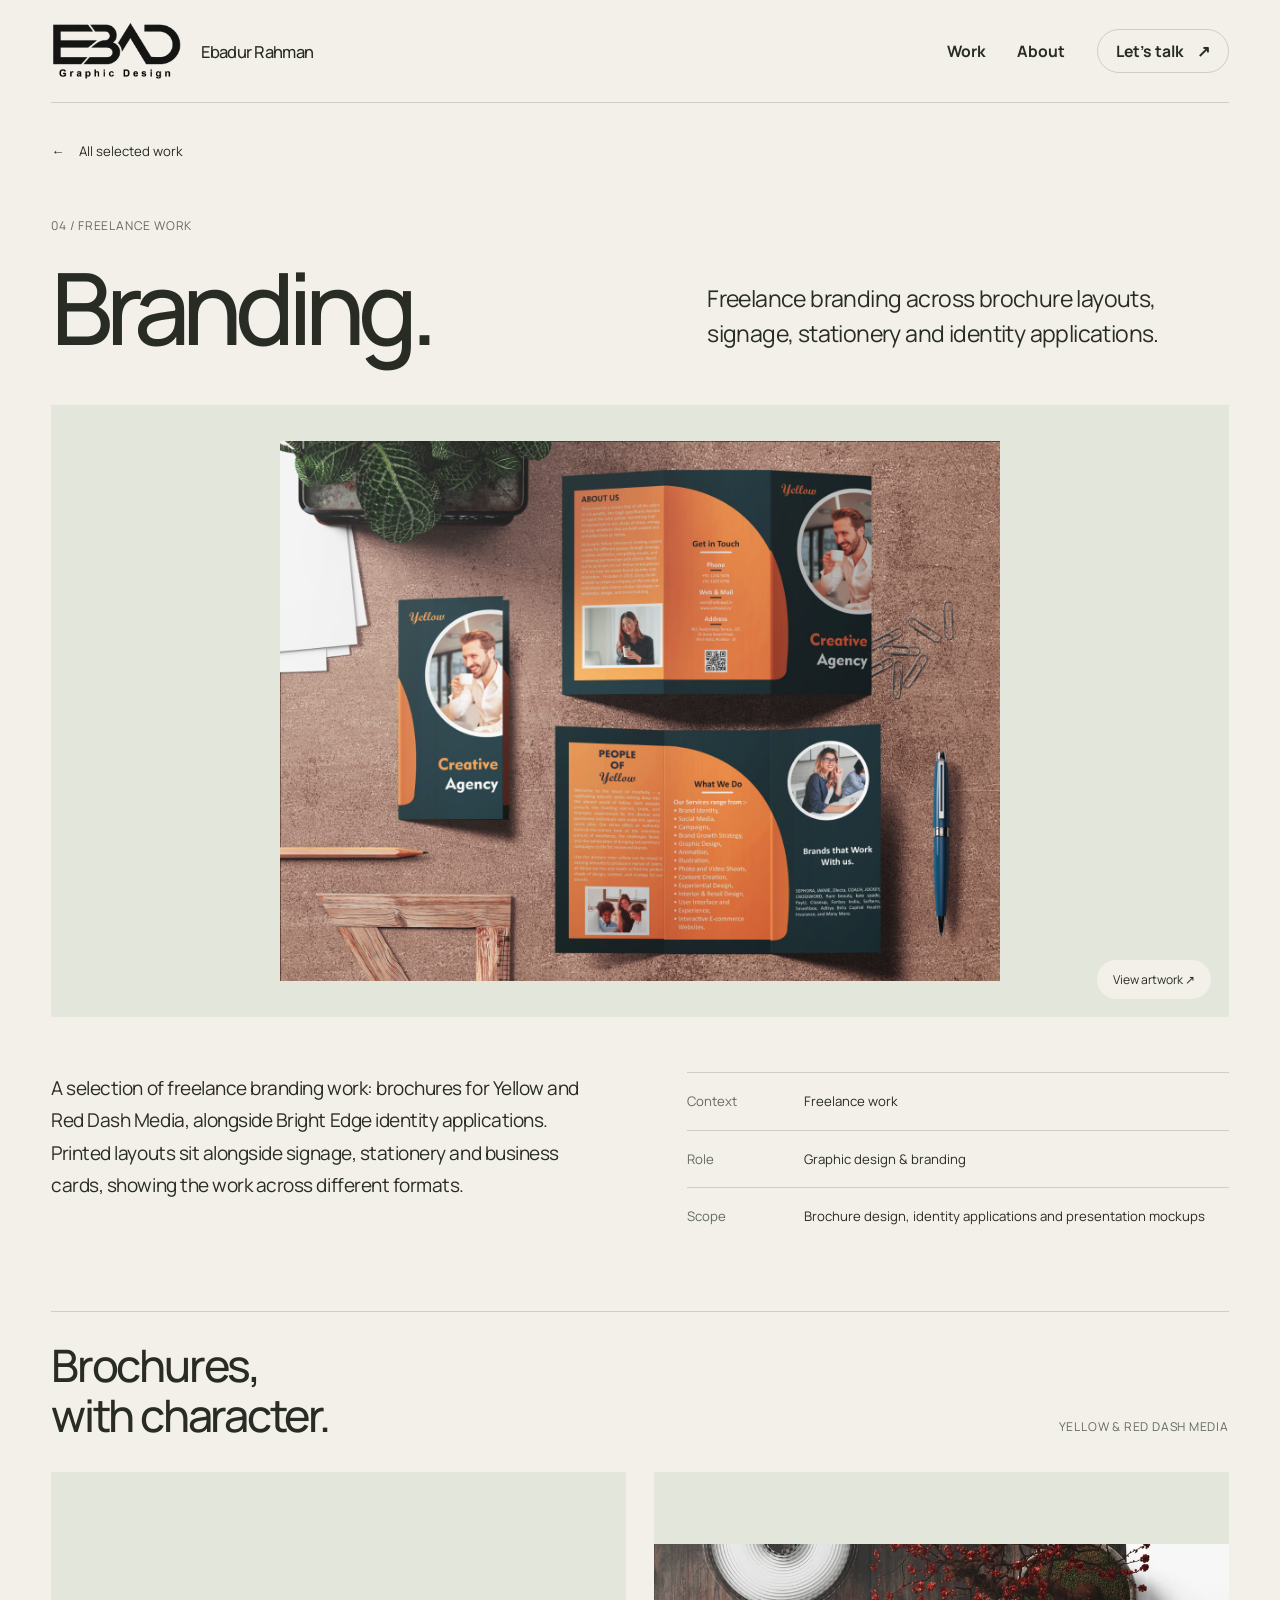
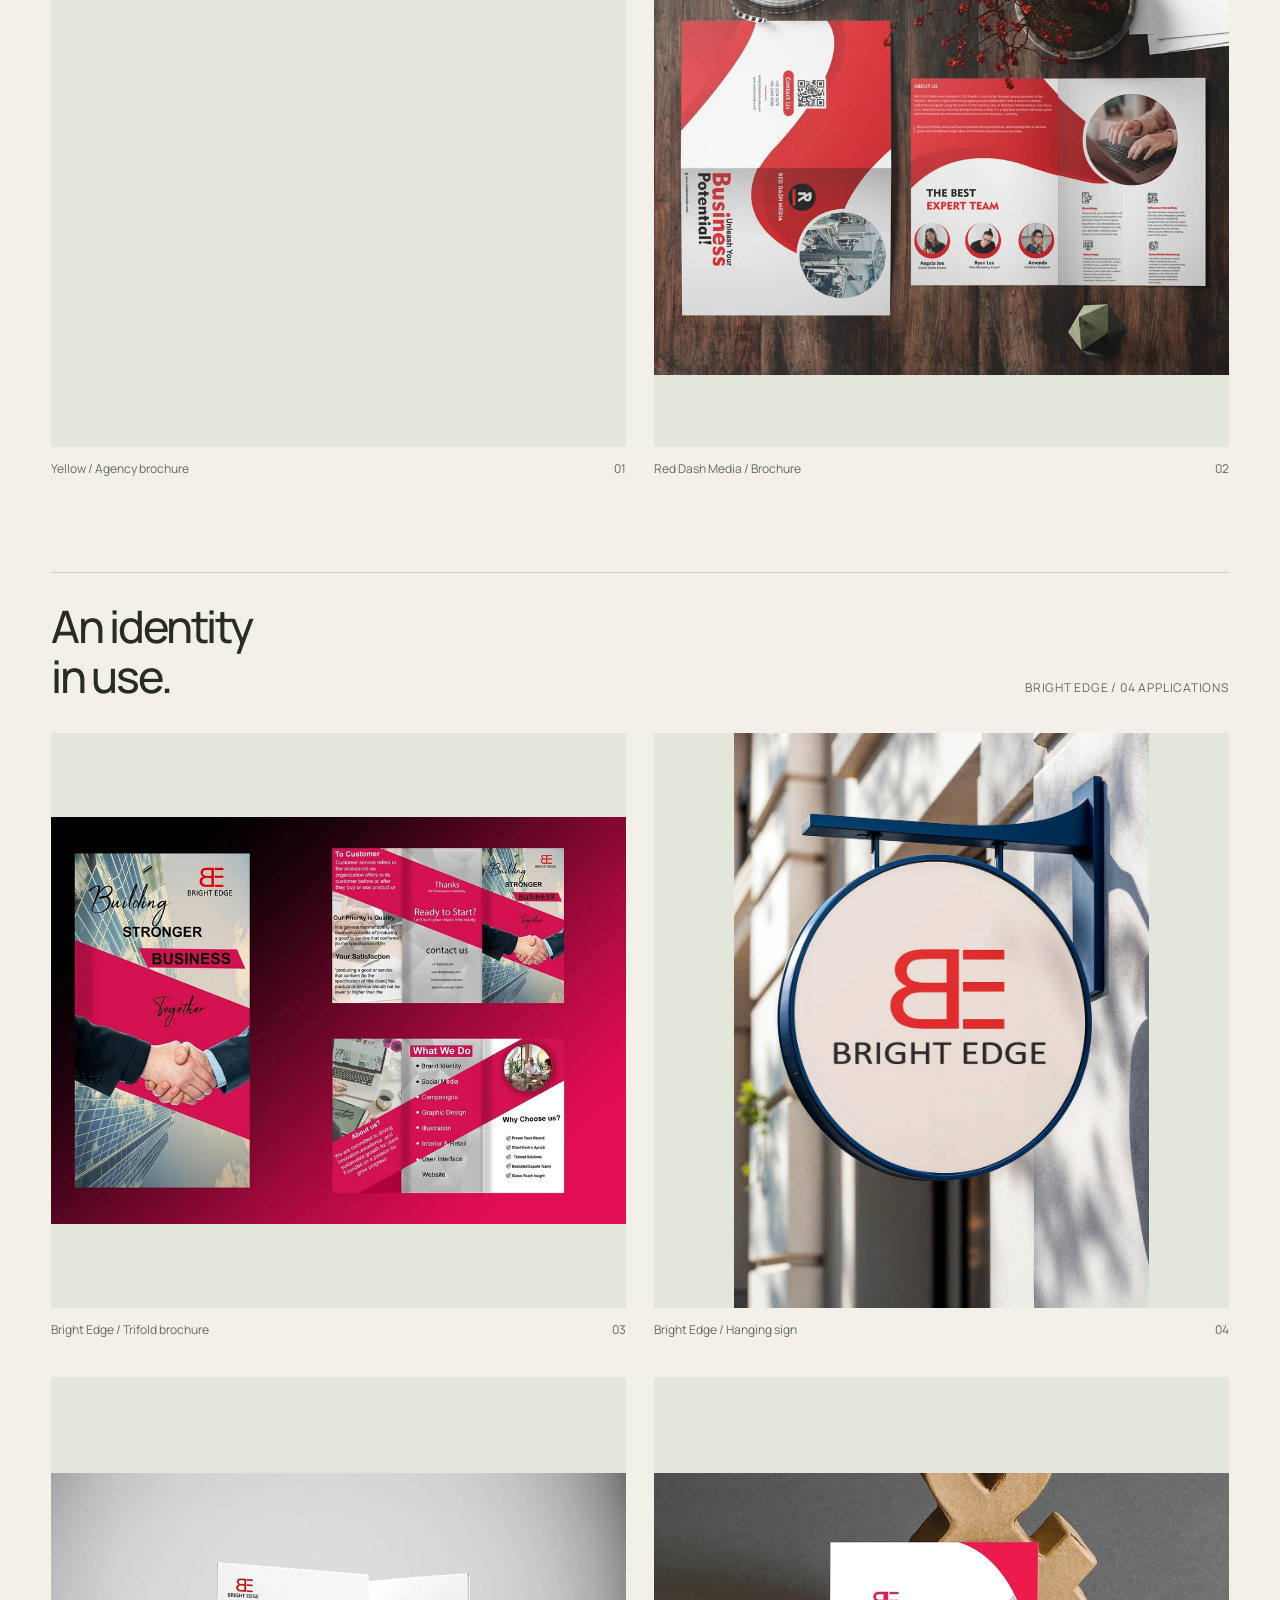
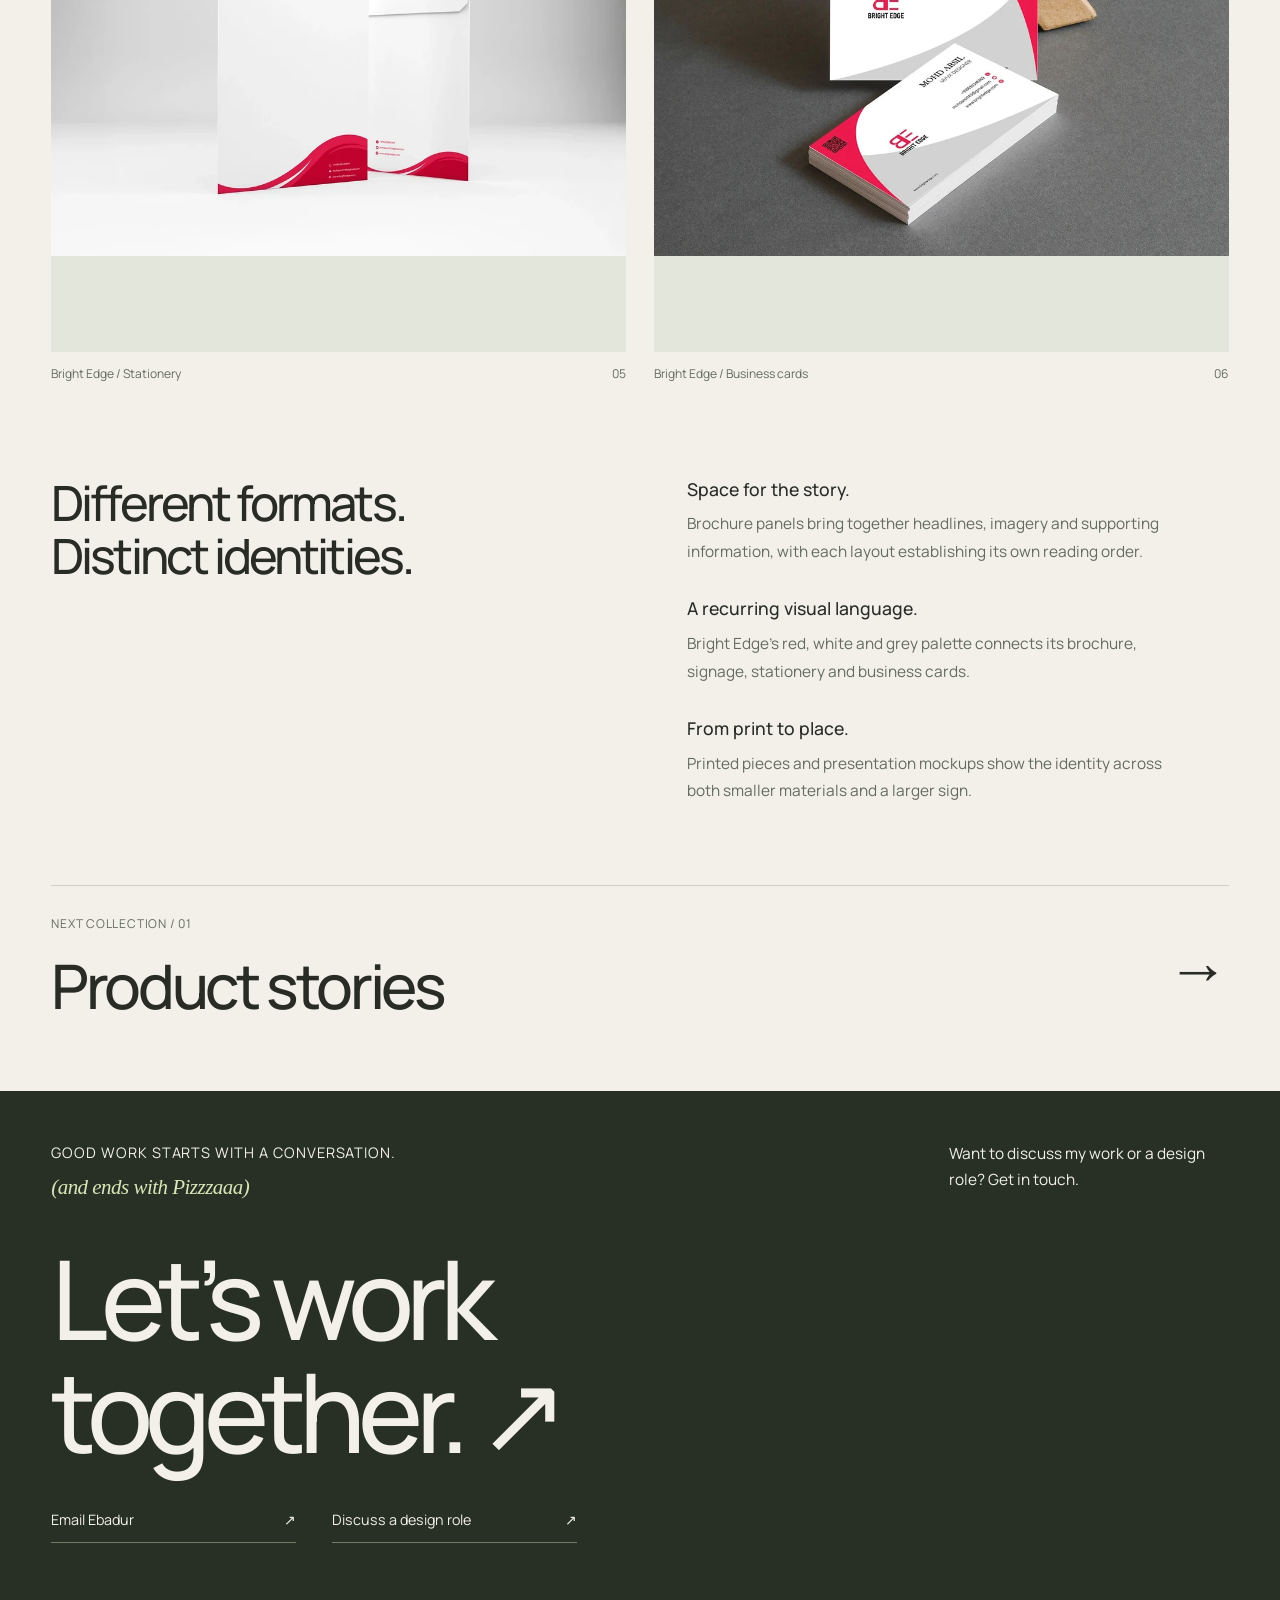
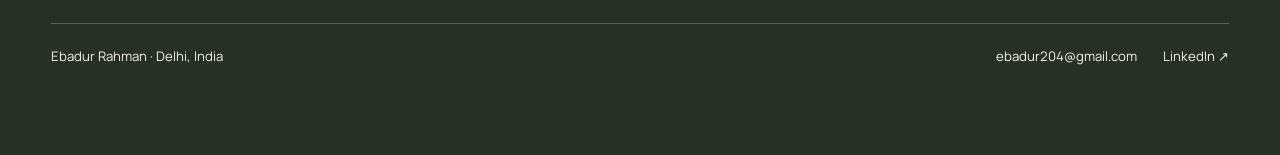
==== work/bright-edge/index.html @ c2dd3a6b "Add files via upload" ====
<!doctype html>
<html lang="en"><head><meta charset="utf-8"><meta name="viewport" content="width=device-width,initial-scale=1"><meta name="theme-color" content="#f2f0e9"><title>Branding — Ebadur Rahman</title><meta name="description" content="Freelance branding across brochure layouts, signage, stationery and identity applications."><meta property="og:type" content="website"><meta property="og:title" content="Branding — Ebadur Rahman"><meta property="og:description" content="Freelance branding across brochure layouts, signage, stationery and identity applications."><meta name="twitter:card" content="summary"><link rel="icon" href="../../favicon.svg" type="image/svg+xml"><link rel="preload" href="../../assets/manrope-latin.woff2" as="font" type="font/woff2" crossorigin><link rel="stylesheet" href="../../styles.css?v=20261007-launch"><script src="../../app.js?v=20261007-launch" defer></script><link rel="stylesheet" href="../../artwork-viewer.css?v=20261007-launch"><script src="../../artwork-viewer.js?v=20261007-launch" defer></script><script src="../../return-control.js?v=20261007-launch" defer></script></head><body data-base="../../" id="top"><a class="skip-link" href="#main">Skip to content</a><div class="read-progress" aria-hidden="true"></div>
<header class="site-header wrap"><a class="logo" href="../../" aria-label="Ebadur Rahman — home"><span class="logo-mark" data-logo-index="0"><span class="logo-frame" data-logo-active="true" aria-hidden="true"><img src="../../assets/display/logo-graphic-design-400.webp" width="400" height="185" alt="" decoding="async"></span><span class="logo-frame" data-logo-active="false" aria-hidden="true"><img src="../../assets/display/logo-motion-graphics-400.webp" width="400" height="185" alt="" decoding="async"></span><span class="logo-frame" data-logo-active="false" aria-hidden="true"><img src="../../assets/display/logo-uiux-400.webp" width="400" height="185" alt="" decoding="async"></span></span><span class="header-name">Ebadur Rahman</span></a><nav class="site-nav" aria-label="Main navigation"><a href="../../#work">Work</a><a href="../../#about">About</a><a class="pill" href="#contact">Let’s talk <span class="arrow" aria-hidden="true">↗</span></a></nav></header><main id="main"><div class="project-top wrap"><a class="back-link" href="../../#work"><span class="arrow" aria-hidden="true">←</span> All selected work</a><div class="project-heading"><div><p class="eyebrow muted">04 / Freelance work</p><h1>Branding.</h1></div><p class="project-lead">Freelance branding across brochure layouts, signage, stationery and identity applications.</p></div></div><a class="case-hero wrap brand" href="../../assets/branding-yellow-agency-trifold.jpeg" data-gallery="collection" data-caption="Yellow / Agency brochure" aria-label="View artwork: Yellow / Agency brochure"><img src="../../assets/display/branding-yellow-agency-trifold-960.webp" width="1600" height="1200" alt="Dark teal and orange Yellow trifold brochure, shown folded and open on a cork surface with circular photos" class="case-hero-image" style="view-transition-name:project-art" fetchpriority="high" decoding="async" srcset="../../assets/display/branding-yellow-agency-trifold-480.webp 480w, ../../assets/display/branding-yellow-agency-trifold-960.webp 960w, ../../assets/branding-yellow-agency-trifold.jpeg 1600w" sizes="(max-width: 720px) 90vw, 90vw"><span class="enlarge-hint" aria-hidden="true">View artwork ↗</span></a><div class="wrap"><section class="overview" aria-label="Collection overview" data-reveal><p>A selection of freelance branding work: brochures for Yellow and Red Dash Media, alongside Bright Edge identity applications. Printed layouts sit alongside signage, stationery and business cards, showing the work across different formats.</p><dl class="facts"><div><dt>Context</dt><dd>Freelance work</dd></div><div><dt>Role</dt><dd>Graphic design &amp; branding</dd></div><div><dt>Scope</dt><dd>Brochure design, identity applications and presentation mockups</dd></div></dl></section><section aria-labelledby="gallery-title"><div class="gallery-heading" data-reveal><h2 id="gallery-title">Brochures,<br>with character.</h2><p class="eyebrow muted">Yellow &amp; Red Dash Media</p></div><div class="gallery"><figure data-reveal><a class="gallery-art" href="../../assets/branding-yellow-agency-trifold.jpeg" data-gallery="collection" data-caption="Yellow / Agency brochure" aria-label="Enlarge Yellow / Agency brochure"><img src="../../assets/display/branding-yellow-agency-trifold-960.webp" width="1600" height="1200" alt="Dark teal and orange Yellow trifold brochure, shown folded and open on a cork surface with circular photos" loading="lazy" decoding="async" srcset="../../assets/display/branding-yellow-agency-trifold-480.webp 480w, ../../assets/display/branding-yellow-agency-trifold-960.webp 960w, ../../assets/branding-yellow-agency-trifold.jpeg 1600w" sizes="(max-width: 720px) 90vw, 46vw"></a><figcaption><span>Yellow / Agency brochure</span><span>01</span></figcaption></figure><figure data-reveal><a class="gallery-art" href="../../assets/branding-red-dash-media-brochure.jpeg" data-gallery="collection" data-caption="Red Dash Media / Brochure" aria-label="Enlarge Red Dash Media / Brochure"><img src="../../assets/display/branding-red-dash-media-brochure-960.webp" width="1600" height="1200" alt="Red and white Red Dash Media brochure, showing outside and inside spreads with curved shapes and circular photos on wood" loading="lazy" decoding="async" srcset="../../assets/display/branding-red-dash-media-brochure-480.webp 480w, ../../assets/display/branding-red-dash-media-brochure-960.webp 960w, ../../assets/display/branding-red-dash-media-brochure-1600.webp 1600w" sizes="(max-width: 720px) 90vw, 46vw"></a><figcaption><span>Red Dash Media / Brochure</span><span>02</span></figcaption></figure></div></section><section class="section" aria-labelledby="identity-title"><div class="gallery-heading" data-reveal><h2 id="identity-title">An identity<br>in use.</h2><p class="eyebrow muted">Bright Edge / 04 applications</p></div><div class="gallery"><figure data-reveal><a class="gallery-art" href="../../assets/brightedge-brochure.jpg" data-gallery="collection" data-caption="Bright Edge / Trifold brochure" aria-label="Enlarge Bright Edge / Trifold brochure"><img src="../../assets/display/brightedge-brochure-960.webp" width="1400" height="990" alt="Bright Edge identity across red and white brochure spreads" loading="lazy" decoding="async" srcset="../../assets/display/brightedge-brochure-480.webp 480w, ../../assets/display/brightedge-brochure-960.webp 960w, ../../assets/display/brightedge-brochure-1400.webp 1400w" sizes="(max-width: 720px) 90vw, 46vw"></a><figcaption><span>Bright Edge / Trifold brochure</span><span>03</span></figcaption></figure><figure data-reveal><a class="gallery-art" href="../../assets/brightedge-sign.jpg" data-gallery="collection" data-caption="Bright Edge / Hanging sign" aria-label="Enlarge Bright Edge / Hanging sign"><img src="../../assets/display/brightedge-sign-960.webp" width="1400" height="1938" alt="Bright Edge red and white brand identity on a circular hanging sign" loading="lazy" decoding="async" srcset="../../assets/display/brightedge-sign-480.webp 480w, ../../assets/display/brightedge-sign-960.webp 960w, ../../assets/display/brightedge-sign-1400.webp 1400w" sizes="(max-width: 720px) 90vw, 46vw"></a><figcaption><span>Bright Edge / Hanging sign</span><span>04</span></figcaption></figure><figure data-reveal><a class="gallery-art" href="../../assets/brightedge-stationery.jpg" data-gallery="collection" data-caption="Bright Edge / Stationery" aria-label="Enlarge Bright Edge / Stationery"><img src="../../assets/display/brightedge-stationery-960.webp" width="1400" height="933" alt="Bright Edge white letterhead and envelope with red curved footers, presented in a stationery mockup" loading="lazy" decoding="async" srcset="../../assets/display/brightedge-stationery-480.webp 480w, ../../assets/display/brightedge-stationery-960.webp 960w, ../../assets/display/brightedge-stationery-1400.webp 1400w" sizes="(max-width: 720px) 90vw, 46vw"></a><figcaption><span>Bright Edge / Stationery</span><span>05</span></figcaption></figure><figure data-reveal><a class="gallery-art" href="../../assets/brightedge-cards.jpg" data-gallery="collection" data-caption="Bright Edge / Business cards" aria-label="Enlarge Bright Edge / Business cards"><img src="../../assets/display/brightedge-cards-960.webp" width="1400" height="933" alt="Bright Edge red, white and grey identity presented on business cards" loading="lazy" decoding="async" srcset="../../assets/display/brightedge-cards-480.webp 480w, ../../assets/display/brightedge-cards-960.webp 960w, ../../assets/display/brightedge-cards-1400.webp 1400w" sizes="(max-width: 720px) 90vw, 46vw"></a><figcaption><span>Bright Edge / Business cards</span><span>06</span></figcaption></figure></div></section><section class="decisions" aria-labelledby="decisions-title"><h2 id="decisions-title" data-reveal>Different formats.<br>Distinct identities.</h2><div class="decision-list"><div data-reveal><h3>Space for the story.</h3><p>Brochure panels bring together headlines, imagery and supporting information, with each layout establishing its own reading order.</p></div><div data-reveal><h3>A recurring visual language.</h3><p>Bright Edge’s red, white and grey palette connects its brochure, signage, stationery and business cards.</p></div><div data-reveal><h3>From print to place.</h3><p>Printed pieces and presentation mockups show the identity across both smaller materials and a larger sign.</p></div></div></section><a class="next-collection" href="../product-stories/"><span class="eyebrow muted">Next collection / 01</span><strong>Product stories</strong><span class="arrow" aria-hidden="true">→</span></a></div></main><footer class="contact" id="contact"><div class="wrap"><div class="contact-top"><p class="eyebrow">Good work starts with a conversation.<span class="contact-aside">(and ends with Pizzzaaa)</span></p><p>Want to discuss my work or a design role? Get in touch.</p></div><h2>Let’s work<span>together. <span aria-hidden="true" style="display:inline">↗</span></span></h2><div class="contact-actions"><a class="text-link" href="mailto:ebadur204@gmail.com">Email Ebadur <span class="arrow" aria-hidden="true">↗</span></a><a class="text-link" href="mailto:ebadur204@gmail.com?subject=Let%E2%80%99s%20discuss%20a%20design%20role">Discuss a design role <span class="arrow" aria-hidden="true">↗</span></a></div><div class="footer-bottom"><span>Ebadur Rahman · Delhi, India</span><div class="footer-links"><a href="mailto:ebadur204@gmail.com">ebadur204@gmail.com</a><a href="https://www.linkedin.com/in/ebadur-rahman-415523361" target="_blank" rel="noopener noreferrer">LinkedIn ↗</a></div></div></div></footer>
<a class="floating-return" hidden href="../../" aria-label="Back to homepage" title="Back to homepage"><svg viewBox="0 0 24 24" aria-hidden="true"><path d="m3 11 9-8 9 8M5 10v11h5v-7h4v7h5V10"/></svg></a>
<dialog class="art-dialog" aria-label="Artwork viewer"><div class="dialog-top"><p data-dialog-caption aria-live="polite"></p><button type="button" class="dialog-close" data-dialog-close aria-label="Close artwork viewer">Close ×</button></div><img class="dialog-image" alt=""><div class="dialog-bottom"><span data-dialog-count aria-live="polite"></span><div class="dialog-controls"><button class="circle-button" type="button" data-dialog-prev aria-label="Previous artwork">←</button><button class="circle-button" type="button" data-dialog-next aria-label="Next artwork">→</button></div></div></dialog></body></html>
---- styles.css ----
/* Ebadur Rahman — portfolio. The artwork is the color palette. */
@font-face{font-family:Manrope;src:url('assets/manrope-latin.woff2') format('woff2');font-weight:200 800;font-style:normal;font-display:swap}
:root{color-scheme:light;--paper:#f2f0e9;--ink:#282c24;--muted:#656b60;--line:#cbd0c2;--mat:#e3e6da;--accent:#465d36;--dark:#283025;--ease:cubic-bezier(.2,.8,.2,1);--gutter:clamp(20px,4vw,72px)}
*{box-sizing:border-box}html{scroll-behavior:smooth;scroll-padding-top:30px}body{margin:0;background:var(--paper);color:var(--ink);font-family:Manrope,Arial,sans-serif;font-size:17.6px;-webkit-font-smoothing:antialiased}body:has(dialog[open]){overflow:hidden}::selection{background:#d3dcc5;color:#282c24}a{color:inherit;text-decoration:none}button{font:inherit;color:inherit;cursor:pointer}button,a{-webkit-tap-highlight-color:transparent}button{border:0;background:none}img{display:block;max-width:100%;height:auto}h1,h2,h3,p,figure{margin:0}h1,h2,h3{font-weight:500}a:focus-visible,button:focus-visible{outline:2px solid var(--accent);outline-offset:6px}button:disabled{cursor:default} [hidden]{display:none!important}.wrap{width:min(calc(100% - var(--gutter)*2),1400px);margin-inline:auto}.skip-link{position:absolute;top:-100px;left:20px;z-index:20;background:var(--ink);color:var(--paper);padding:14px 22px}.skip-link:focus{top:12px}.sr-only{position:absolute;width:1px;height:1px;padding:0;overflow:hidden;clip:rect(0,0,0,0);white-space:nowrap;border:0}.eyebrow{font-size:12.1px;line-height:1.6;letter-spacing:.065em;text-transform:uppercase}.muted{color:var(--muted)}.arrow{display:inline-block;transition:transform .3s var(--ease)}
.site-header{display:flex;align-items:center;justify-content:space-between;gap:24px;padding-block:20px;border-bottom:1px solid var(--line)}.logo{font-size:27px;font-weight:600;letter-spacing:-2px;min-height:44px;display:inline-flex;align-items:center}.site-nav{display:flex;align-items:center;gap:32px;font-size:15.73px;font-weight:700}.site-nav>a{min-height:44px;display:inline-flex;align-items:center;position:relative}.site-nav>a:not(.pill):after{content:'';position:absolute;inset:auto 0 8px;height:1px;background:currentColor;transform:scaleX(0);transform-origin:left;transition:transform .3s var(--ease)}.site-nav>a:hover:after{transform:scaleX(1)}.pill{border:1px solid var(--line);padding:10px 18px;border-radius:30px;gap:14px;transition:background .25s}.pill:hover{background:var(--mat)}.pill:hover .arrow{transform:translate(2px,-2px)}
.hero{display:grid;grid-template-columns:.9fr 1.1fr;align-items:center;gap:6%;padding-top:66px;padding-bottom:42px}.hero-name{margin-bottom:25px}.hero h1{font-size:clamp(68px,8.7vw,132px);line-height:.98;letter-spacing:-.035em;margin-left:-.025em}.text-mask{display:block;overflow:hidden;padding-bottom:.07em}.text-mask>span{display:block;animation:rise .85s var(--ease) both}.text-mask:nth-child(2)>span{animation-delay:.12s}.hero-role{font-size:15.4px;line-height:1.5;margin-top:20px}.hero-intro{font-size:clamp(20px,2vw,27px);letter-spacing:-.04em;line-height:1.4;max-width:360px;margin-top:36px}.hero-intro span{color:var(--muted)}.text-link{display:inline-flex;align-items:center;justify-content:space-between;gap:35px;border-bottom:1px solid var(--line);padding:13px 0;min-height:46px;font-size:14.3px}.text-link:hover .arrow{transform:translate(4px,-4px)}.hero .text-link{margin-top:25px}.artwork-feature{min-width:0}.artwork-stage{position:relative;aspect-ratio:1;perspective:1100px;touch-action:pan-y;user-select:none;margin:0 12px 22px;--mx:0deg;--my:0deg;--lift:0px}.artwork-deck{position:absolute;inset:8%;transform-style:preserve-3d;transform:rotateX(var(--mx)) rotateY(var(--my)) translateY(var(--lift));transition:transform .3s var(--ease)}.deck-layer{position:absolute;inset:0;display:flex;align-items:center;justify-content:center;overflow:hidden;background:var(--mat);border:1px solid rgba(101,107,96,.16);box-shadow:0 12px 30px rgba(40,44,36,.12);transform-origin:50% 80%;transition:transform .65s var(--ease),opacity .45s}.deck-layer img{width:100%;height:100%;object-fit:contain;pointer-events:none}.deck-layer[data-depth='2']{transform:translate(9%,-5%) rotate(9deg) scale(.94);opacity:.8}.deck-layer[data-depth='1']{transform:translate(-6%,-2%) rotate(-7deg) scale(.98);opacity:.94}.deck-layer[data-depth='0']{transform:rotate(-2deg);opacity:1}.deck-layer[data-kind='packaging']{background:#20271e;padding:16px}.artwork-stage:hover{--lift:-5px}.artwork-stage:hover .deck-layer[data-depth='2']{transform:translate(12%,-7%) rotate(12deg) scale(.94)}.artwork-stage:hover .deck-layer[data-depth='1']{transform:translate(-9%,-3%) rotate(-10deg) scale(.98)}.view-orb{position:absolute;right:0;bottom:0;width:88px;height:88px;border-radius:50%;background:var(--ink);color:var(--paper);display:flex;align-items:center;justify-content:center;gap:8px;font-size:14.3px;z-index:4;transition:transform .3s var(--ease),background .25s;box-shadow:0 6px 20px rgba(40,44,36,.12)}.view-orb:hover{background:var(--accent)}.artwork-caption{display:flex;justify-content:space-between;gap:16px;margin-inline:14px}.artwork-caption h2{font-size:24px;line-height:1.2;letter-spacing:-.04em}.artwork-caption p{font-size:12.1px;line-height:1.5;color:var(--muted);margin-top:7px}.counter{font-size:13.2px;font-variant-numeric:tabular-nums;white-space:nowrap;padding-top:5px}.deck-controls{display:flex;justify-content:space-between;align-items:center;gap:22px;border-bottom:1px solid var(--line);padding:18px 0 26px}.deck-tabs,.deck-arrows{display:flex;gap:8px}.deck-tabs button,.deck-arrows button,.circle-button{height:44px;width:44px;border:1px solid var(--line);border-radius:50%;display:inline-flex;align-items:center;justify-content:center;transition:background .25s,color .25s,transform .3s;font-size:13.2px}.deck-tabs button[aria-pressed=true]{background:var(--ink);color:var(--paper);transform:translateY(-3px)}.deck-tabs button:hover{transform:translateY(-3px)}.deck-arrows button{font-size:23px}.deck-arrows button:hover,.circle-button:hover{background:var(--mat)}.deck-controls .eyebrow{margin-left:auto;margin-right:20px}.deck-instructions{font-size:12.1px;color:var(--muted)}.js-only{display:none}.has-js .js-only{display:flex}
.section{padding-top:94px;padding-bottom:12px}.section-heading{display:grid;grid-template-columns:1fr 1fr;gap:30px;align-items:start;margin-bottom:45px}.section-heading h2{font-size:clamp(44px,4.5vw,65px);line-height:1.06;letter-spacing:-.065em}.section-heading h2 sup{font-size:13.2px;letter-spacing:0;vertical-align:top;line-height:2.2;margin-left:8px}.section-heading p{font-size:15.4px;line-height:1.75;max-width:330px;justify-self:end}.work-grid{display:grid;grid-template-columns:1.1fr 1fr;gap:58px 48px}.work-card{min-width:0;display:block}.work-card:nth-child(even){margin-top:86px}.work-art{display:block;position:relative;aspect-ratio:1;overflow:hidden;background:var(--mat)}.work-art img{width:100%;height:100%;object-fit:contain;transition:transform .75s var(--ease),opacity .5s var(--ease)}.work-art .work-alternate{position:absolute;inset:0;opacity:0;transform:scale(1.035);pointer-events:none}.work-art.packaging{padding:22px;background:#20271e}.work-art.packaging .work-alternate{padding:22px}.work-card:hover .work-art>.work-cover{transform:scale(1.03)}.work-card:hover .work-alternate,.work-card:focus-visible .work-alternate{opacity:1;transform:scale(1)}.work-open{position:absolute;right:18px;bottom:18px;background:var(--paper);border-radius:30px;padding:12px 16px;font-size:13.2px;opacity:0;transform:translateY(7px);transition:transform .3s,opacity .3s;display:flex;gap:18px;align-items:center}.work-card:hover .work-open,.work-card:focus-visible .work-open{opacity:1;transform:none}.work-info{display:grid;grid-template-columns:1fr auto;gap:8px 12px;padding-top:18px}.work-info h3{font-size:clamp(23px,2.3vw,34px);letter-spacing:-.045em;line-height:1.2}.work-info p{font-size:12.1px;color:var(--muted);line-height:1.5;grid-column:1}.work-info>.arrow{grid-column:2;grid-row:1/3;font-size:29px}.work-card:hover .work-info>.arrow{transform:translate(4px,-4px)}
.playground{padding-bottom:94px}.playground .section-heading{border-top:1px solid var(--line);padding-top:28px}.play-grid{display:grid;grid-template-columns:repeat(3,1fr);gap:28px;align-items:start}.play-grid figure:nth-child(2){padding-top:48px}.play-art{display:block;aspect-ratio:4/5;background:var(--mat);padding:12px;overflow:hidden}.play-art img{width:100%;height:100%;object-fit:contain;transition:transform .5s var(--ease)}.play-art:hover img{transform:scale(1.025)}figcaption{display:flex;justify-content:space-between;gap:16px;padding-top:12px;font-size:12.1px;line-height:1.6;color:var(--muted)}.about{border-top:1px solid var(--line);padding-top:28px;padding-bottom:100px;display:grid;grid-template-columns:1fr 1.15fr;gap:8%}.about h2{font-size:clamp(43px,4.8vw,67px);line-height:1.07;letter-spacing:-.064em;margin-top:38px}.about-intro{font-size:clamp(23px,2.6vw,36px);letter-spacing:-.035em;line-height:1.45;max-width:650px}.about-description{font-size:16.5px;line-height:1.85;margin-block:26px 34px;max-width:570px;color:var(--muted)}.facts{margin:0;font-size:13.2px;line-height:1.7}.facts>div{display:grid;grid-template-columns:95px 1fr;gap:22px;border-top:1px solid var(--line);padding:17px 0}.facts dt{color:var(--muted)}.facts dd{margin:0}.about .text-link{margin-top:12px}.contact{background:var(--dark);color:var(--paper);padding-top:50px;padding-bottom:25px}.contact-top{display:flex;justify-content:space-between;gap:30px;align-items:start}.contact-top>p:last-child{font-size:15.4px;line-height:1.7;max-width:280px}.contact h2{font-size:clamp(58px,8.6vw,132px);line-height:1.02;letter-spacing:-.068em;margin-top:40px}.contact h2 span{display:block}.contact-actions{display:flex;gap:36px;flex-wrap:wrap;margin-top:30px}.contact .text-link{border-color:#737c69;min-width:245px}.contact a:focus-visible{outline-color:var(--paper)}.footer-bottom{border-top:1px solid #59614f;margin-top:80px;padding-top:22px;display:flex;justify-content:space-between;gap:25px;align-items:center;font-size:13.2px;line-height:1.6}.footer-links{display:flex;gap:26px;flex-wrap:wrap}.footer-links a:hover{text-decoration:underline}.back-top{padding-block:12px}.back-top:hover .arrow{transform:translateY(-4px)}
.project-top{padding-top:26px}.back-link{font-size:13.2px;min-height:44px;display:inline-flex;align-items:center;gap:15px}.back-link:hover .arrow{transform:translateX(-4px)}.project-heading{display:grid;grid-template-columns:1.1fr 1fr;gap:7%;padding:43px 0 48px;align-items:end}.project-heading h1{font-size:clamp(65px,7.8vw,116px);line-height:.98;letter-spacing:-.073em;margin-top:24px;overflow-wrap:normal}.project-lead{font-size:clamp(17px,1.8vw,24px);line-height:1.55;letter-spacing:-.026em;max-width:460px;padding-bottom:5px}.case-hero{display:flex;align-items:center;justify-content:center;padding:36px;background:var(--mat);position:relative;overflow:hidden}.case-hero img{width:100%;max-width:720px;max-height:760px;object-fit:contain}.case-hero.packaging{background:#20271e;padding:54px 28px}.case-hero.packaging img{max-width:1100px;max-height:580px}.case-hero .enlarge-hint{position:absolute;right:18px;bottom:18px;background:var(--paper);color:var(--ink);border-radius:30px;padding:11px 16px;font-size:12.1px}.overview{display:grid;grid-template-columns:1fr 1fr;gap:8%;padding:55px 0 66px}.overview>p{font-size:19px;line-height:1.7;letter-spacing:-.025em;max-width:570px}.gallery-heading{border-top:1px solid var(--line);padding-top:28px;display:flex;justify-content:space-between;gap:30px;align-items:end;margin-bottom:32px}.gallery-heading h2{font-size:clamp(32px,3.5vw,49px);line-height:1.12;letter-spacing:-.05em}.gallery-heading .eyebrow{padding-bottom:4px}.gallery{display:grid;grid-template-columns:1fr 1fr;gap:38px 28px}.gallery figure{min-width:0}.gallery-art{display:block;background:var(--mat);aspect-ratio:1;position:relative;overflow:hidden}.gallery-art img{width:100%;height:100%;object-fit:contain;transition:transform .45s var(--ease)}.gallery-art:hover img{transform:scale(1.02)}.gallery-art:after{content:'↗';position:absolute;right:15px;bottom:15px;width:36px;height:36px;display:grid;place-items:center;background:var(--paper);border-radius:50%;opacity:0;transition:opacity .25s}.gallery-art:hover:after,.gallery-art:focus-visible:after{opacity:1}.gallery .wide{grid-column:1/-1}.gallery .wide .gallery-art{aspect-ratio:auto;padding:35px}.gallery .wide img{max-width:680px;max-height:750px;margin:auto}.gallery.packaging-gallery{grid-template-columns:1fr}.packaging-gallery .gallery-art{aspect-ratio:auto;padding:40px;background:#20271e}.packaging-gallery img{max-height:600px;object-fit:contain}.decisions{display:grid;grid-template-columns:1fr 1fr;gap:8%;padding:80px 0}.decisions h2{font-size:clamp(35px,3.8vw,53px);line-height:1.1;letter-spacing:-.06em}.decision-list{display:grid;gap:30px}.decision-list h3{font-size:17.6px;line-height:1.5;margin-bottom:8px}.decision-list p{font-size:15.4px;line-height:1.8;color:var(--muted);max-width:500px}.next-collection{display:grid;grid-template-columns:1fr auto;gap:18px;border-top:1px solid var(--line);padding:28px 0 70px}.next-collection strong{font-weight:500;font-size:clamp(34px,4.8vw,67px);letter-spacing:-.055em;line-height:1.13;grid-column:1}.next-collection>.arrow{font-size:62px;grid-row:1/3;grid-column:2;align-self:center}.next-collection:hover>.arrow{transform:translateX(8px)}.motion-section{border-top:1px solid var(--line);padding-top:30px;margin-top:65px}.motion-layout{display:grid;grid-template-columns:1fr 1fr;gap:40px;align-items:center}.motion-copy h2{font-size:clamp(35px,4vw,55px);line-height:1.1;letter-spacing:-.055em;margin:20px 0}.motion-copy p:not(.eyebrow){font-size:16.5px;line-height:1.8;max-width:420px;color:var(--muted)}.motion-video{background:#20271e;padding:20px;text-align:center}.motion-video video{display:block;width:100%;max-height:640px;object-fit:contain}.motion-video figcaption{color:var(--muted);text-align:left}.video-transcript{font-size:13.2px;line-height:1.7;margin-top:18px}.video-transcript summary{cursor:pointer;padding-block:8px}.video-transcript p{padding-top:8px}
.art-dialog{border:0;padding:22px;background:var(--paper);color:var(--ink);width:min(1100px,calc(100% - 32px));max-width:none;max-height:calc(100dvh - 32px);overflow:auto}.art-dialog::backdrop{background:rgba(16,21,14,.84);backdrop-filter:blur(8px)}.dialog-top{display:flex;align-items:center;justify-content:space-between;gap:20px;font-size:13.2px}.dialog-top p{max-width:80%;line-height:1.5}.dialog-close{min-width:44px;min-height:44px;padding:8px 0}.dialog-image{display:block;width:100%;height:min(68dvh,760px);object-fit:contain;margin-top:12px;background:var(--mat)}.dialog-bottom{display:flex;align-items:center;justify-content:space-between;gap:20px;margin-top:15px}.dialog-bottom span{font-size:13.2px}.dialog-controls{display:flex;gap:8px}.art-dialog[open]{animation:dialog-in .3s var(--ease)}
.reveal.is-pending{opacity:0;transform:translateY(28px)}.reveal{transition:opacity .7s var(--ease),transform .7s var(--ease)}.read-progress{position:fixed;top:0;left:0;right:0;height:3px;background:var(--accent);transform:scaleX(0);transform-origin:left;z-index:20;pointer-events:none}.deck-echo{animation:caption-in .45s var(--ease) both}@keyframes rise{from{transform:translateY(105%)}to{transform:none}}@keyframes caption-in{from{opacity:0;transform:translateY(10px)}to{opacity:1;transform:none}}@keyframes dialog-in{from{opacity:0;transform:translateY(10px) scale(.985)}to{opacity:1;transform:none}}
@view-transition{navigation:auto}::view-transition-group(*){animation-duration:.55s;animation-timing-function:cubic-bezier(.2,.8,.2,1)}::view-transition-old(root){animation-duration:.22s}::view-transition-new(root){animation-duration:.4s}::view-transition-old(project-art),::view-transition-new(project-art){mix-blend-mode:normal;height:100%;object-fit:contain}
.motion-home-art{display:block;position:relative;aspect-ratio:4/3;overflow:hidden;background:var(--mat);padding:20px}.motion-home-art img{width:100%;height:100%;object-fit:contain;transition:transform .6s var(--ease)}.motion-home-art:hover img{transform:scale(1.025)}.motion-play{position:absolute;bottom:18px;right:18px;border-radius:30px;background:var(--ink);color:var(--paper);padding:13px 18px;display:flex;gap:25px;font-size:13.2px}.motion-copy .text-link{margin-top:22px}.motion-copy .motion-note{margin-top:20px;font-size:13.2px}.motion-video figcaption{color:#cbd0c2}.motion-secondary{border-top:1px solid var(--line);margin-top:55px;padding-top:45px}
@media(min-width:1700px){.hero{padding-top:88px;padding-bottom:64px}.artwork-stage{max-width:670px;margin-inline:auto}}@media(max-width:1000px){.hero{gap:4%;padding-top:47px}.hero h1{font-size:clamp(65px,9vw,100px)}.hero-intro{font-size:23px}.work-grid{gap:43px 30px}.work-card:nth-child(even){margin-top:60px}.artwork-caption h2{font-size:21px}.section{padding-top:74px}.deck-controls .eyebrow{display:none}.about{gap:6%}.contact h2{font-size:10vw}.footer-bottom{flex-wrap:wrap}.project-heading h1{font-size:8.5vw}}
@media(max-width:720px){:root{--gutter:23px}.site-header{padding-block:14px}.site-nav{gap:21px;font-size:14.52px}.pill{padding:8px 14px}.hero{grid-template-columns:1fr;gap:30px;padding-top:36px;padding-bottom:12px}.hero-name{margin-bottom:23px}.hero h1{font-size:clamp(65px,14vw,103px);max-width:560px}.hero-role{margin-top:17px;font-size:14.3px}.hero-intro{font-size:23px;max-width:340px;margin-top:22px}.hero .text-link{margin-top:15px}.artwork-feature{width:min(100%,480px);margin-inline:auto}.artwork-stage{margin-bottom:17px}.artwork-caption{margin-inline:10px}.artwork-caption h2{font-size:23px}.view-orb{width:76px;height:76px}.deck-controls{margin-top:10px;padding-top:22px}.deck-instructions{display:none}.section{padding-top:62px}.section-heading{grid-template-columns:1fr;gap:20px;margin-bottom:30px}.section-heading p{justify-self:start;font-size:14.3px;max-width:360px}.section-heading h2{font-size:48px}.work-grid{grid-template-columns:1fr;gap:38px}.work-card:nth-child(even){margin-top:0}.work-info h3{font-size:29px}.work-art.packaging{aspect-ratio:1.1}.work-open{display:none}.playground{padding-bottom:65px}.play-grid{grid-template-columns:1fr 1fr;gap:19px}.play-grid figure:nth-child(2){padding-top:32px}.play-grid figure:nth-child(3){grid-column:1/-1;width:65%;margin:auto}.play-art{padding:8px}.about{grid-template-columns:1fr;gap:30px;padding-bottom:64px}.about h2{font-size:48px;margin-top:22px}.about-intro{font-size:26px}.about-description{font-size:15.4px;margin-block:22px 28px}.contact{padding-top:35px}.contact-top{flex-direction:column;gap:17px}.contact-top>p:last-child{font-size:14.3px}.contact h2{font-size:clamp(53px,12vw,85px);margin-top:30px}.contact-actions{gap:10px;display:grid;grid-template-columns:1fr}.contact .text-link{width:100%;min-width:0}.footer-bottom{margin-top:52px;flex-direction:column;align-items:start;gap:12px}.footer-links{gap:18px}.project-top{padding-top:18px}.project-heading{grid-template-columns:1fr;gap:25px;padding:27px 0 32px}.project-heading h1{font-size:clamp(62px,12.5vw,93px);margin-top:20px}.project-lead{font-size:18px;max-width:550px}.case-hero{padding:16px}.case-hero.packaging{padding:30px 16px}.case-hero .enlarge-hint{right:10px;bottom:10px;padding:9px 12px}.overview{grid-template-columns:1fr;gap:30px;padding:35px 0 44px}.overview>p{font-size:17px}.gallery-heading{align-items:start;gap:20px}.gallery-heading h2{font-size:35px}.gallery-heading .eyebrow{max-width:110px;font-size:11px;text-align:right}.gallery{grid-template-columns:1fr;gap:28px}.gallery .wide{grid-column:auto}.gallery .wide .gallery-art{padding:0}.packaging-gallery .gallery-art{padding:16px}.decisions{grid-template-columns:1fr;gap:30px;padding:55px 0}.decisions h2{font-size:39px}.decision-list{gap:23px}.next-collection{padding-bottom:45px;gap:14px}.next-collection strong{font-size:40px}.next-collection>.arrow{font-size:44px}.motion-layout{grid-template-columns:1fr;gap:25px}.motion-section{margin-top:45px}.art-dialog{padding:14px;width:calc(100% - 20px);max-height:calc(100dvh - 20px)}.dialog-image{height:65dvh}}
@media(max-width:380px){:root{--gutter:16px}.site-nav{gap:12px}.site-nav .pill{padding:8px 11px;gap:8px}.hero h1{font-size:clamp(54px,16vw,66px)}.hero-intro{font-size:21px}.hero-name{font-size:11px}.deck-tabs,.deck-arrows{gap:4px}.deck-controls{gap:8px}.artwork-caption{margin:0}.artwork-caption h2{font-size:21px}.counter{font-size:12.1px}.view-orb{width:64px;height:64px}.section-heading h2,.about h2{font-size:41px}.work-info h3{font-size:26px}.play-grid{grid-template-columns:1fr}.play-grid figure:nth-child(2){padding:0}.play-grid figure:nth-child(3){width:100%;grid-column:auto}.play-art{aspect-ratio:1}.contact h2{font-size:50px}.facts>div{grid-template-columns:72px 1fr;gap:15px}.project-heading h1{font-size:59px}.gallery-heading h2{font-size:30px}.next-collection strong{font-size:34px}.next-collection>.arrow{font-size:34px}}
@media(hover:none){.work-alternate{display:none}.artwork-stage:hover{--lift:0px}.gallery-art:after{opacity:1}}
@media(prefers-reduced-motion:reduce){html{scroll-behavior:auto}*,*:before,*:after{animation:none!important;transition:none!important}.reveal.is-pending{opacity:1;transform:none}.artwork-deck{transform:none}.deck-layer[data-depth='1'],.deck-layer[data-depth='2']{opacity:0}.deck-layer[data-depth='0'],.artwork-stage:hover .deck-layer{transform:none}.work-card:hover .work-art>.work-cover,.play-art:hover img,.gallery-art:hover img,.deck-tabs button[aria-pressed=true],.deck-tabs button:hover{transform:none}.work-alternate{display:none}@view-transition{navigation:none}::view-transition-group(*),::view-transition-old(*),::view-transition-new(*){animation:none!important}}

/* A soft pointer-led wash keeps the artwork at the centre of the interaction. */
.glow-surface{position:relative;isolation:isolate;--glow-x:50%;--glow-y:50%}
.surface-glow{position:absolute;inset:0;z-index:2;pointer-events:none;border-radius:inherit;opacity:0;transition:opacity .45s var(--ease);background:radial-gradient(ellipse 190px 150px at var(--glow-x) var(--glow-y),rgb(168 228 169 / .34),transparent 75%),radial-gradient(ellipse 220px 180px at calc(var(--glow-x) - 85px) calc(var(--glow-y) + 40px),rgb(174 154 244 / .30),transparent 78%),radial-gradient(ellipse 160px 130px at calc(var(--glow-x) + 80px) calc(var(--glow-y) - 35px),rgb(255 216 158 / .22),transparent 78%);mix-blend-mode:screen}
.glow-active>.surface-glow{opacity:1}
.artwork-stage>.surface-glow{inset:0;z-index:-1;filter:blur(30px);transform:scale(1.12);mix-blend-mode:multiply;opacity:0;background:radial-gradient(ellipse 220px 220px at var(--glow-x) var(--glow-y),rgb(190 211 133 / .70),transparent 80%),radial-gradient(ellipse 280px 220px at calc(var(--glow-x) - 110px) calc(var(--glow-y) + 40px),rgb(193 164 232 / .64),transparent 85%)}
.artwork-stage.glow-active>.surface-glow{opacity:1}
.contact.glow-surface{overflow:hidden}
.contact>.wrap{position:relative;z-index:1}
.contact>.surface-glow{z-index:0;background:radial-gradient(ellipse 380px 280px at var(--glow-x) var(--glow-y),rgb(155 183 103 / .20),transparent 80%),radial-gradient(ellipse 290px 240px at calc(var(--glow-x) - 160px) calc(var(--glow-y) + 70px),rgb(187 152 239 / .17),transparent 85%);mix-blend-mode:normal}
.contact-aside{display:block;margin-top:9px;font-family:Georgia,'Times New Roman',serif;font-size:21px;font-style:italic;line-height:1.4;letter-spacing:-.025em;text-transform:none;color:#d8e6b8}
@media(hover:none),(pointer:coarse),(prefers-reduced-motion:reduce){.surface-glow{display:none}}

/* The supplied PNGs share a large transparent canvas; frame the visible mark. */
.site-header .logo{gap:18px;min-height:62px;font-size:16.5px;font-weight:500;letter-spacing:0;flex-shrink:0}
.logo-mark{position:relative;display:block;width:132px;aspect-ratio:667 / 308;overflow:hidden;flex:none}
.logo-frame{position:absolute;inset:0;opacity:0;transition:opacity .38s ease;pointer-events:none}
.logo-frame[data-logo-active="true"]{opacity:1}
.logo-frame img{position:absolute;width:188.006%;max-width:none;height:auto;left:-54.873%;top:-161.364%}
.header-name{white-space:nowrap;letter-spacing:-.035em}
@media(max-width:720px){.site-header .logo{min-height:48px;gap:0}.logo-mark{width:104px}.header-name{display:none}.site-header{gap:16px}}
@media(max-width:380px){.logo-mark{width:92px}.site-header{gap:12px}}
@media(prefers-reduced-motion:reduce){.logo-frame{transition:none}}
.site-nav>a{white-space:nowrap}
@media(max-width:340px){.logo-mark{width:82px}.site-header{gap:10px}.site-nav{gap:10px}}

/* A softer silhouette for the hero stack and a small personal portrait. */
.deck-layer{border-radius:18%;corner-shape:squircle}
.about-portrait{width:292.8px;max-width:100%;margin-top:32px;padding:10px;background:#e9e7de;border:1px solid var(--line);border-radius:30px;box-shadow:0 12px 32px rgb(40 44 36 / .07)}
.about-portrait img{width:100%;height:auto;border-radius:21px}
.floating-return{position:fixed;right:max(22px,env(safe-area-inset-right));bottom:max(22px,env(safe-area-inset-bottom));z-index:25;display:grid;place-items:center;width:52px;height:52px;border:1px solid var(--line);border-radius:50%;background:var(--paper);color:var(--ink);box-shadow:0 5px 22px rgb(25 32 22 / .18);transition:transform .25s var(--ease),background .25s}
.floating-return:hover{background:#e2e8d8;transform:translateY(-3px)}
.floating-return svg{width:21px;height:21px;fill:none;stroke:currentColor;stroke-width:1.8;stroke-linecap:round;stroke-linejoin:round}
.contact{padding-bottom:88px}
@media(max-width:720px){.about-portrait{width:264px;margin-top:26px}.floating-return{right:max(16px,env(safe-area-inset-right));bottom:max(16px,env(safe-area-inset-bottom));width:48px;height:48px}}
@media(prefers-reduced-motion:reduce){.floating-return:hover{transform:none}}

/* Updated headline palette and centered About signature. */
.hero-ideas{color:#89ac84}
.hero-visual{color:#315a2b}
.about{margin-top:90px}
.about-identity{text-align:center}
.about-portrait{margin-inline:auto}
@media(max-width:720px){.about{margin-top:64px}}

/* A stronger invitation and readable navigation. */
.contact-top>.eyebrow{font-size:14.52px}
@media(max-width:340px){.site-header{gap:7px}.site-nav{gap:7px}.site-nav .pill{padding-inline:8px;gap:6px}}

/* All three words share a grid cell, reserving the longest word's width. */
.hero-visual{display:inline-grid;vertical-align:baseline}
.hero-word{grid-area:1 / 1;white-space:nowrap;opacity:0;transition:opacity .38s ease}
.hero-word[data-word-active="true"]{opacity:1}
@media(prefers-reduced-motion:reduce){.hero-word{transition:none}.hero-word[data-hero-word]{opacity:0}.hero-word[data-hero-word]:first-child{opacity:1}}

/* Launch: glow lives around the frame, never on the artwork pixels. */
.surface-glow{inset:-14px;z-index:-1;filter:blur(16px);mix-blend-mode:normal}
.work-card>.surface-glow{border-radius:24px}
.case-hero>.surface-glow{inset:0;z-index:0;filter:none;padding:12px;-webkit-mask:linear-gradient(#000 0 0) content-box,linear-gradient(#000 0 0);-webkit-mask-composite:xor;mask:linear-gradient(#000 0 0) content-box,linear-gradient(#000 0 0);mask-composite:exclude}
.case-hero>img{position:relative;z-index:1}
.case-hero .enlarge-hint{z-index:3}
.floating-return:focus-visible{outline:3px solid var(--paper);outline-offset:2px;box-shadow:0 0 0 7px var(--ink)}
.reveal:focus-within{opacity:1;transform:none}

/* Cropped logo exports preserve the original frame at a fraction of the weight. */
.logo-frame img{position:static;width:100%;max-width:100%;height:100%;object-fit:contain}
---- artwork-viewer.css ----
/* A fitted overview with real scrolling at the artwork's original proportions. */
.art-dialog.viewer-ready{padding:16px;width:min(1100px,calc(100% - 32px));height:min(860px,calc(100dvh - 32px));max-height:calc(100dvh - 32px);overflow:hidden;grid-template-rows:auto minmax(0,1fr) auto;gap:12px}
.art-dialog.viewer-ready[open]{display:grid}
.viewer-ready .dialog-top{min-width:0;gap:16px;align-items:center}
.viewer-ready .dialog-top p{min-width:0;max-width:none;font-size:14.3px;line-height:1.5;display:-webkit-box;-webkit-line-clamp:2;-webkit-box-orient:vertical;overflow:hidden}
.viewer-ready .dialog-close{flex:none;padding:8px;min-width:58px}
.dialog-viewport{position:relative;min-height:0;min-width:0;overflow:auto;overscroll-behavior:contain;background:var(--mat);touch-action:pan-x pan-y pinch-zoom;-webkit-overflow-scrolling:touch;scrollbar-color:var(--muted) var(--mat);scrollbar-width:thin}
.dialog-canvas{display:grid;place-items:center;min-width:100%;min-height:100%}
.viewer-ready .dialog-image{display:block;max-width:none;max-height:none;object-fit:contain;margin:0;background:transparent;user-select:none;-webkit-user-select:none}
.viewer-ready[data-loading="true"] .dialog-image{visibility:hidden}
.dialog-status{position:absolute;left:50%;top:50%;width:90%;padding:0 16px;text-align:center;font-size:14.3px;line-height:1.6;transform:translate(-50%,-50%)}
.viewer-ready .dialog-bottom{display:grid;grid-template-columns:auto 1fr;align-items:center;gap:8px 16px;margin:0}
.viewer-ready .dialog-bottom>[data-dialog-count]{font-variant-numeric:tabular-nums;white-space:nowrap}
.viewer-ready .dialog-controls{justify-content:flex-end}
.dialog-tools{grid-column:1/-1;display:flex;gap:12px;justify-content:space-between}
.dialog-tool{display:inline-flex;align-items:center;justify-content:center;min-height:44px;border:1px solid var(--line);border-radius:24px;padding:9px 17px;font-size:14.3px;line-height:1.3;font-weight:600;text-align:center;background:var(--paper)}
.dialog-tool:hover{background:var(--mat)}
.dialog-tool:disabled{opacity:.5}
.dialog-zoom[aria-pressed="true"]{background:var(--ink);color:var(--paper);border-color:var(--ink)}
.dialog-viewport:focus-visible,.viewer-ready button:focus-visible,.viewer-ready a:focus-visible{outline:2px solid var(--accent);outline-offset:-3px}
@media(min-width:640px){.viewer-ready .dialog-bottom{grid-template-columns:auto 1fr auto}.dialog-tools{grid-column:auto;grid-row:1;gap:10px}.viewer-ready .dialog-controls{grid-column:3;grid-row:1}.dialog-tools{grid-column:2;justify-content:center}}
@media(max-width:720px){.art-dialog.viewer-ready{padding:12px;width:calc(100% - 20px);height:calc(100dvh - 20px);max-height:calc(100dvh - 20px);gap:10px}.viewer-ready .dialog-top p{font-size:13.2px}.dialog-tool{font-size:13.2px;padding:9px 14px}.dialog-status{font-size:13.2px}}
@media(max-height:420px){.art-dialog.viewer-ready{padding:8px;gap:6px;height:calc(100dvh - 12px);max-height:calc(100dvh - 12px)}.viewer-ready .dialog-top p{-webkit-line-clamp:1}.viewer-ready .dialog-close{min-height:36px}.viewer-ready .dialog-bottom{grid-template-columns:auto 1fr auto;gap:6px 10px}.viewer-ready .dialog-controls{grid-column:3;grid-row:1}.dialog-tools{grid-column:2;grid-row:1;justify-content:center;gap:6px}.dialog-tool{min-height:40px;font-size:12.1px;padding:7px 11px}.viewer-ready .dialog-controls .circle-button{width:40px;height:40px}}
@media(max-height:420px) and (max-width:450px){.viewer-ready .dialog-bottom{grid-template-columns:auto 1fr}.viewer-ready .dialog-controls{grid-column:2}.dialog-tools{grid-column:1/-1;grid-row:2}}
@media(forced-colors:active){.dialog-tool,.dialog-viewport{border:1px solid CanvasText}.dialog-zoom[aria-pressed="true"]{background:Highlight;color:HighlightText}}
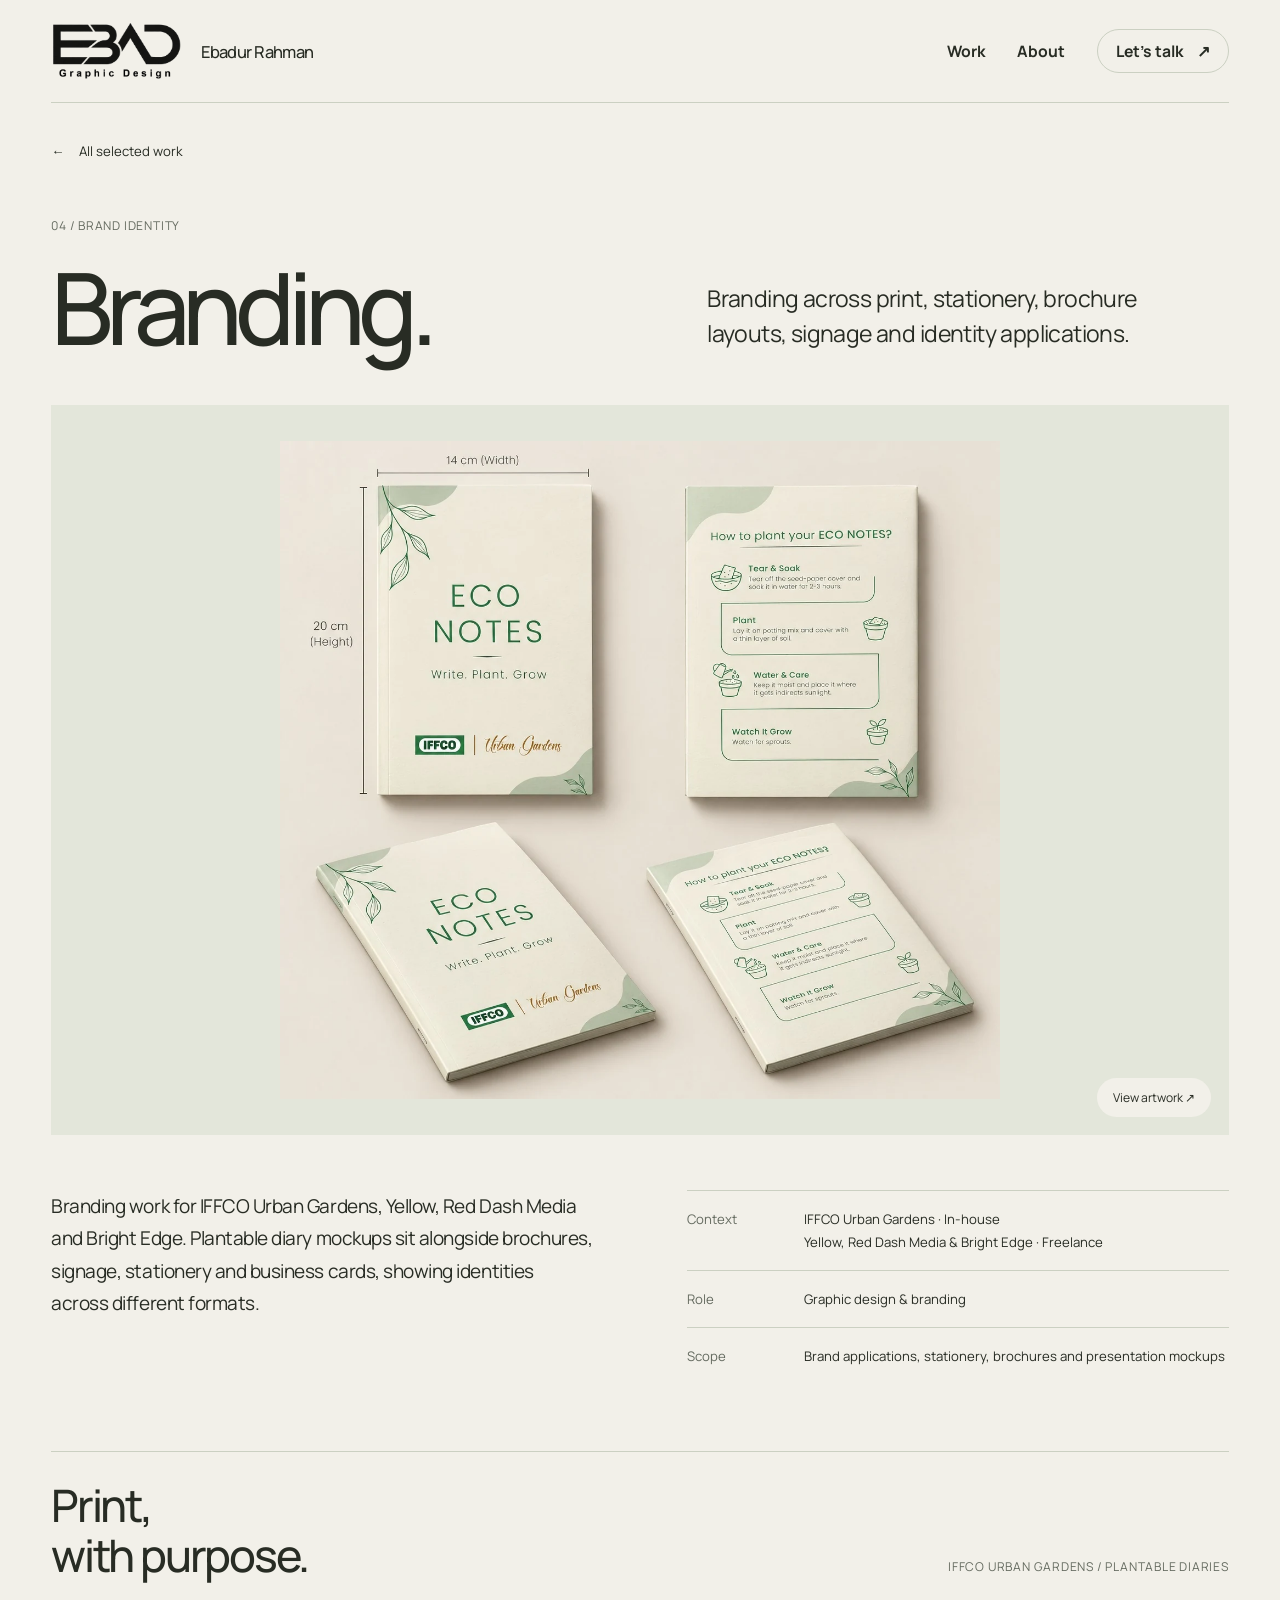
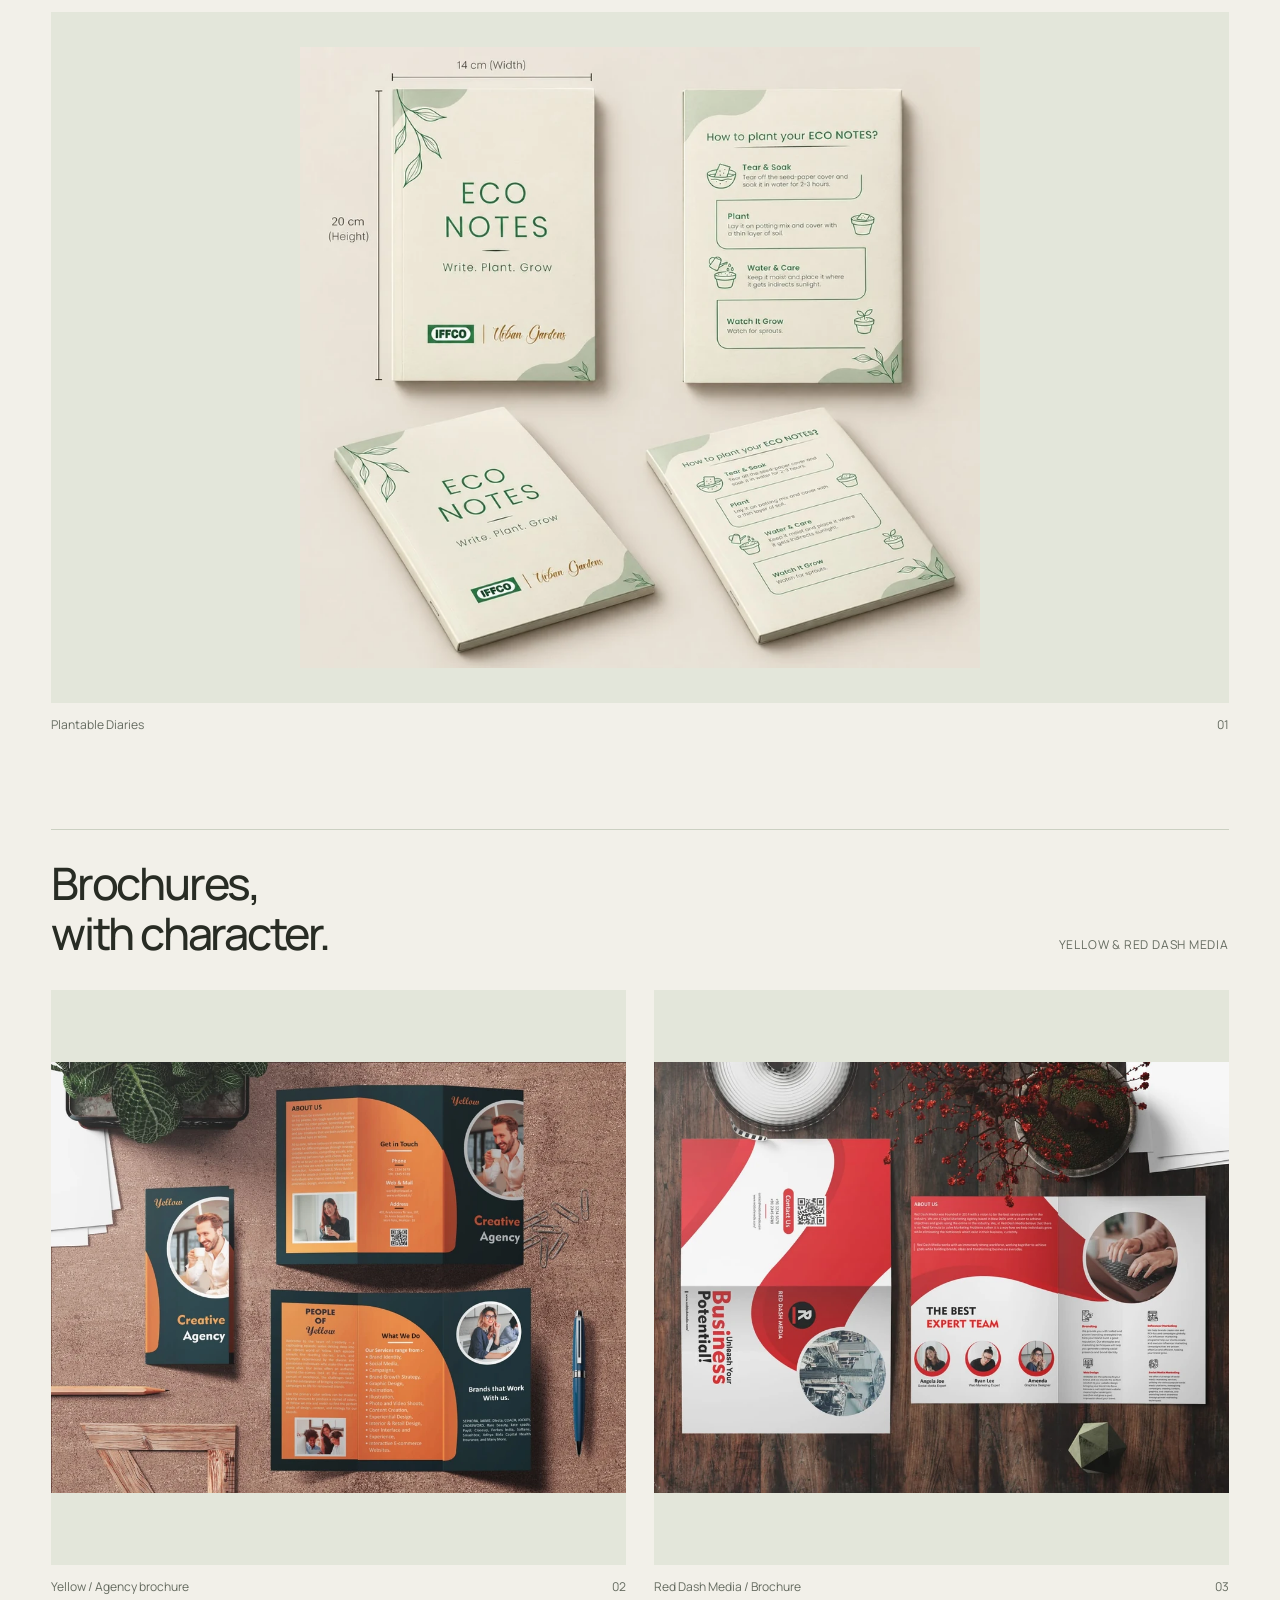
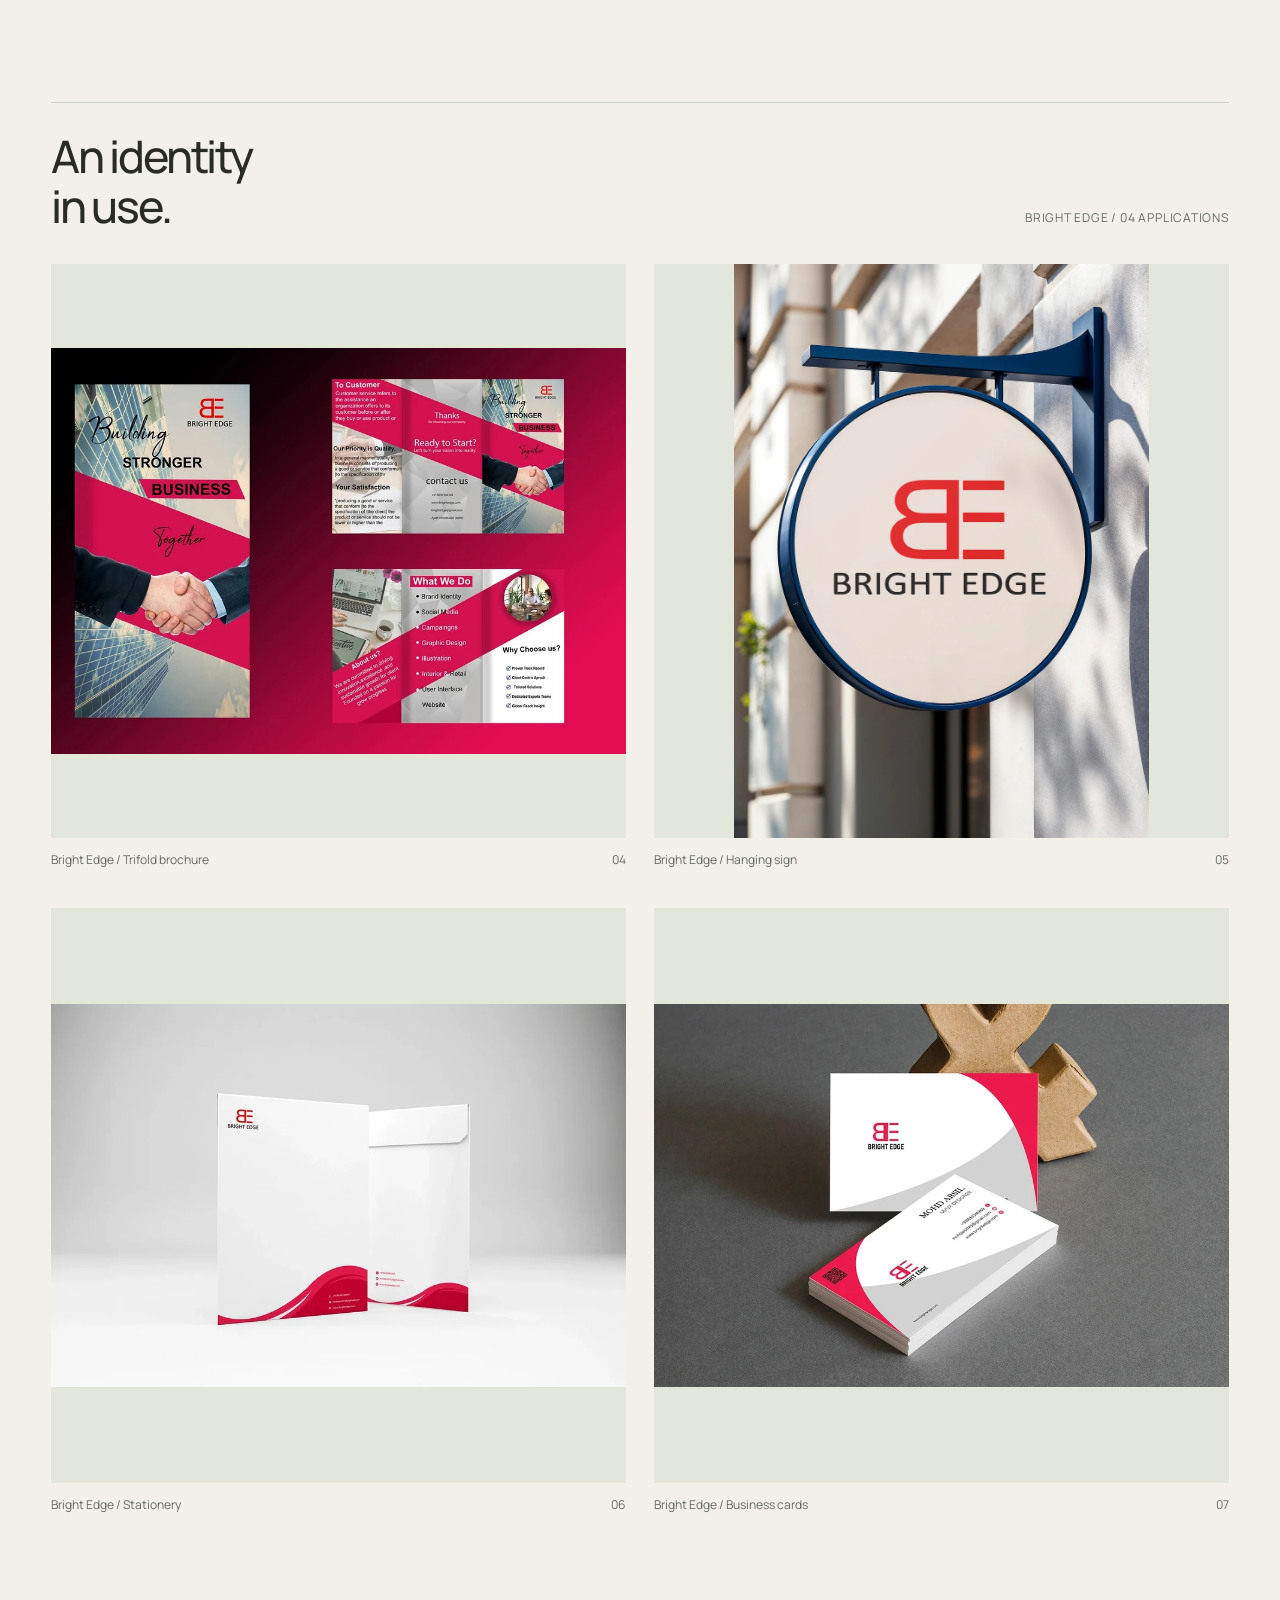
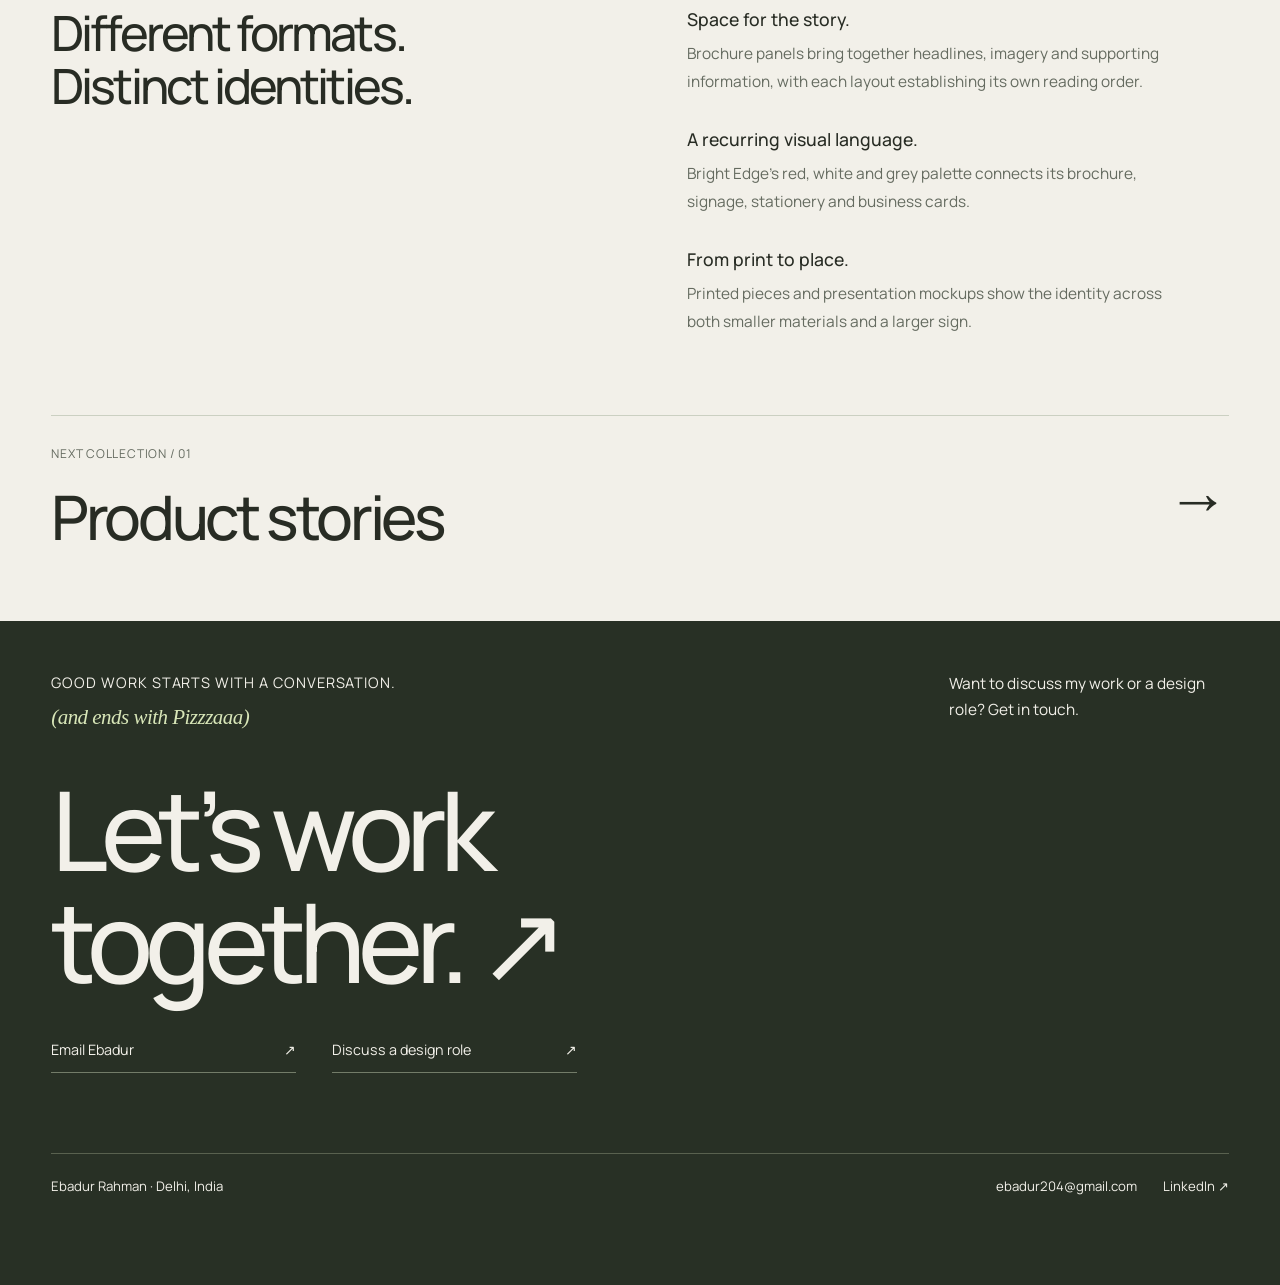
==== commit 49fb8476: "Add files via upload Update Branding cover and restore Packaging" ====
--- a/work/bright-edge/index.html
+++ b/work/bright-edge/index.html
@@ -1,5 +1,5 @@
 <!doctype html>
-<html lang="en"><head><meta charset="utf-8"><meta name="viewport" content="width=device-width,initial-scale=1"><meta name="theme-color" content="#f2f0e9"><title>Branding — Ebadur Rahman</title><meta name="description" content="Freelance branding across brochure layouts, signage, stationery and identity applications."><meta property="og:type" content="website"><meta property="og:title" content="Branding — Ebadur Rahman"><meta property="og:description" content="Freelance branding across brochure layouts, signage, stationery and identity applications."><meta name="twitter:card" content="summary"><link rel="icon" href="../../favicon.svg" type="image/svg+xml"><link rel="preload" href="../../assets/manrope-latin.woff2" as="font" type="font/woff2" crossorigin><link rel="stylesheet" href="../../styles.css?v=20261007-launch"><script src="../../app.js?v=20261007-launch" defer></script><link rel="stylesheet" href="../../artwork-viewer.css?v=20261007-launch"><script src="../../artwork-viewer.js?v=20261007-launch" defer></script><script src="../../return-control.js?v=20261007-launch" defer></script></head><body data-base="../../" id="top"><a class="skip-link" href="#main">Skip to content</a><div class="read-progress" aria-hidden="true"></div>
-<header class="site-header wrap"><a class="logo" href="../../" aria-label="Ebadur Rahman — home"><span class="logo-mark" data-logo-index="0"><span class="logo-frame" data-logo-active="true" aria-hidden="true"><img src="../../assets/display/logo-graphic-design-400.webp" width="400" height="185" alt="" decoding="async"></span><span class="logo-frame" data-logo-active="false" aria-hidden="true"><img src="../../assets/display/logo-motion-graphics-400.webp" width="400" height="185" alt="" decoding="async"></span><span class="logo-frame" data-logo-active="false" aria-hidden="true"><img src="../../assets/display/logo-uiux-400.webp" width="400" height="185" alt="" decoding="async"></span></span><span class="header-name">Ebadur Rahman</span></a><nav class="site-nav" aria-label="Main navigation"><a href="../../#work">Work</a><a href="../../#about">About</a><a class="pill" href="#contact">Let’s talk <span class="arrow" aria-hidden="true">↗</span></a></nav></header><main id="main"><div class="project-top wrap"><a class="back-link" href="../../#work"><span class="arrow" aria-hidden="true">←</span> All selected work</a><div class="project-heading"><div><p class="eyebrow muted">04 / Freelance work</p><h1>Branding.</h1></div><p class="project-lead">Freelance branding across brochure layouts, signage, stationery and identity applications.</p></div></div><a class="case-hero wrap brand" href="../../assets/branding-yellow-agency-trifold.jpeg" data-gallery="collection" data-caption="Yellow / Agency brochure" aria-label="View artwork: Yellow / Agency brochure"><img src="../../assets/display/branding-yellow-agency-trifold-960.webp" width="1600" height="1200" alt="Dark teal and orange Yellow trifold brochure, shown folded and open on a cork surface with circular photos" class="case-hero-image" style="view-transition-name:project-art" fetchpriority="high" decoding="async" srcset="../../assets/display/branding-yellow-agency-trifold-480.webp 480w, ../../assets/display/branding-yellow-agency-trifold-960.webp 960w, ../../assets/branding-yellow-agency-trifold.jpeg 1600w" sizes="(max-width: 720px) 90vw, 90vw"><span class="enlarge-hint" aria-hidden="true">View artwork ↗</span></a><div class="wrap"><section class="overview" aria-label="Collection overview" data-reveal><p>A selection of freelance branding work: brochures for Yellow and Red Dash Media, alongside Bright Edge identity applications. Printed layouts sit alongside signage, stationery and business cards, showing the work across different formats.</p><dl class="facts"><div><dt>Context</dt><dd>Freelance work</dd></div><div><dt>Role</dt><dd>Graphic design &amp; branding</dd></div><div><dt>Scope</dt><dd>Brochure design, identity applications and presentation mockups</dd></div></dl></section><section aria-labelledby="gallery-title"><div class="gallery-heading" data-reveal><h2 id="gallery-title">Brochures,<br>with character.</h2><p class="eyebrow muted">Yellow &amp; Red Dash Media</p></div><div class="gallery"><figure data-reveal><a class="gallery-art" href="../../assets/branding-yellow-agency-trifold.jpeg" data-gallery="collection" data-caption="Yellow / Agency brochure" aria-label="Enlarge Yellow / Agency brochure"><img src="../../assets/display/branding-yellow-agency-trifold-960.webp" width="1600" height="1200" alt="Dark teal and orange Yellow trifold brochure, shown folded and open on a cork surface with circular photos" loading="lazy" decoding="async" srcset="../../assets/display/branding-yellow-agency-trifold-480.webp 480w, ../../assets/display/branding-yellow-agency-trifold-960.webp 960w, ../../assets/branding-yellow-agency-trifold.jpeg 1600w" sizes="(max-width: 720px) 90vw, 46vw"></a><figcaption><span>Yellow / Agency brochure</span><span>01</span></figcaption></figure><figure data-reveal><a class="gallery-art" href="../../assets/branding-red-dash-media-brochure.jpeg" data-gallery="collection" data-caption="Red Dash Media / Brochure" aria-label="Enlarge Red Dash Media / Brochure"><img src="../../assets/display/branding-red-dash-media-brochure-960.webp" width="1600" height="1200" alt="Red and white Red Dash Media brochure, showing outside and inside spreads with curved shapes and circular photos on wood" loading="lazy" decoding="async" srcset="../../assets/display/branding-red-dash-media-brochure-480.webp 480w, ../../assets/display/branding-red-dash-media-brochure-960.webp 960w, ../../assets/display/branding-red-dash-media-brochure-1600.webp 1600w" sizes="(max-width: 720px) 90vw, 46vw"></a><figcaption><span>Red Dash Media / Brochure</span><span>02</span></figcaption></figure></div></section><section class="section" aria-labelledby="identity-title"><div class="gallery-heading" data-reveal><h2 id="identity-title">An identity<br>in use.</h2><p class="eyebrow muted">Bright Edge / 04 applications</p></div><div class="gallery"><figure data-reveal><a class="gallery-art" href="../../assets/brightedge-brochure.jpg" data-gallery="collection" data-caption="Bright Edge / Trifold brochure" aria-label="Enlarge Bright Edge / Trifold brochure"><img src="../../assets/display/brightedge-brochure-960.webp" width="1400" height="990" alt="Bright Edge identity across red and white brochure spreads" loading="lazy" decoding="async" srcset="../../assets/display/brightedge-brochure-480.webp 480w, ../../assets/display/brightedge-brochure-960.webp 960w, ../../assets/display/brightedge-brochure-1400.webp 1400w" sizes="(max-width: 720px) 90vw, 46vw"></a><figcaption><span>Bright Edge / Trifold brochure</span><span>03</span></figcaption></figure><figure data-reveal><a class="gallery-art" href="../../assets/brightedge-sign.jpg" data-gallery="collection" data-caption="Bright Edge / Hanging sign" aria-label="Enlarge Bright Edge / Hanging sign"><img src="../../assets/display/brightedge-sign-960.webp" width="1400" height="1938" alt="Bright Edge red and white brand identity on a circular hanging sign" loading="lazy" decoding="async" srcset="../../assets/display/brightedge-sign-480.webp 480w, ../../assets/display/brightedge-sign-960.webp 960w, ../../assets/display/brightedge-sign-1400.webp 1400w" sizes="(max-width: 720px) 90vw, 46vw"></a><figcaption><span>Bright Edge / Hanging sign</span><span>04</span></figcaption></figure><figure data-reveal><a class="gallery-art" href="../../assets/brightedge-stationery.jpg" data-gallery="collection" data-caption="Bright Edge / Stationery" aria-label="Enlarge Bright Edge / Stationery"><img src="../../assets/display/brightedge-stationery-960.webp" width="1400" height="933" alt="Bright Edge white letterhead and envelope with red curved footers, presented in a stationery mockup" loading="lazy" decoding="async" srcset="../../assets/display/brightedge-stationery-480.webp 480w, ../../assets/display/brightedge-stationery-960.webp 960w, ../../assets/display/brightedge-stationery-1400.webp 1400w" sizes="(max-width: 720px) 90vw, 46vw"></a><figcaption><span>Bright Edge / Stationery</span><span>05</span></figcaption></figure><figure data-reveal><a class="gallery-art" href="../../assets/brightedge-cards.jpg" data-gallery="collection" data-caption="Bright Edge / Business cards" aria-label="Enlarge Bright Edge / Business cards"><img src="../../assets/display/brightedge-cards-960.webp" width="1400" height="933" alt="Bright Edge red, white and grey identity presented on business cards" loading="lazy" decoding="async" srcset="../../assets/display/brightedge-cards-480.webp 480w, ../../assets/display/brightedge-cards-960.webp 960w, ../../assets/display/brightedge-cards-1400.webp 1400w" sizes="(max-width: 720px) 90vw, 46vw"></a><figcaption><span>Bright Edge / Business cards</span><span>06</span></figcaption></figure></div></section><section class="decisions" aria-labelledby="decisions-title"><h2 id="decisions-title" data-reveal>Different formats.<br>Distinct identities.</h2><div class="decision-list"><div data-reveal><h3>Space for the story.</h3><p>Brochure panels bring together headlines, imagery and supporting information, with each layout establishing its own reading order.</p></div><div data-reveal><h3>A recurring visual language.</h3><p>Bright Edge’s red, white and grey palette connects its brochure, signage, stationery and business cards.</p></div><div data-reveal><h3>From print to place.</h3><p>Printed pieces and presentation mockups show the identity across both smaller materials and a larger sign.</p></div></div></section><a class="next-collection" href="../product-stories/"><span class="eyebrow muted">Next collection / 01</span><strong>Product stories</strong><span class="arrow" aria-hidden="true">→</span></a></div></main><footer class="contact" id="contact"><div class="wrap"><div class="contact-top"><p class="eyebrow">Good work starts with a conversation.<span class="contact-aside">(and ends with Pizzzaaa)</span></p><p>Want to discuss my work or a design role? Get in touch.</p></div><h2>Let’s work<span>together. <span aria-hidden="true" style="display:inline">↗</span></span></h2><div class="contact-actions"><a class="text-link" href="mailto:ebadur204@gmail.com">Email Ebadur <span class="arrow" aria-hidden="true">↗</span></a><a class="text-link" href="mailto:ebadur204@gmail.com?subject=Let%E2%80%99s%20discuss%20a%20design%20role">Discuss a design role <span class="arrow" aria-hidden="true">↗</span></a></div><div class="footer-bottom"><span>Ebadur Rahman · Delhi, India</span><div class="footer-links"><a href="mailto:ebadur204@gmail.com">ebadur204@gmail.com</a><a href="https://www.linkedin.com/in/ebadur-rahman-415523361" target="_blank" rel="noopener noreferrer">LinkedIn ↗</a></div></div></div></footer>
+<html lang="en"><head><meta charset="utf-8"><meta name="viewport" content="width=device-width,initial-scale=1"><meta name="theme-color" content="#f2f0e9"><title>Branding — Ebadur Rahman</title><meta name="description" content="Branding across print, stationery, brochure layouts, signage and identity applications."><meta property="og:type" content="website"><meta property="og:title" content="Branding — Ebadur Rahman"><meta property="og:description" content="Branding across print, stationery, brochure layouts, signage and identity applications."><meta name="twitter:card" content="summary"><link rel="icon" href="../../favicon.svg" type="image/svg+xml"><link rel="preload" href="../../assets/manrope-latin.woff2" as="font" type="font/woff2" crossorigin><link rel="stylesheet" href="../../styles.css?v=20261007-launch"><script src="../../app.js?v=20261007-launch" defer></script><link rel="stylesheet" href="../../artwork-viewer.css?v=20261007-launch"><script src="../../artwork-viewer.js?v=20261007-launch" defer></script><script src="../../return-control.js?v=20261007-launch" defer></script></head><body data-base="../../" id="top"><a class="skip-link" href="#main">Skip to content</a><div class="read-progress" aria-hidden="true"></div>
+<header class="site-header wrap"><a class="logo" href="../../" aria-label="Ebadur Rahman — home"><span class="logo-mark" data-logo-index="0"><span class="logo-frame" data-logo-active="true" aria-hidden="true"><img src="../../assets/display/logo-graphic-design-400.webp" width="400" height="185" alt="" decoding="async"></span><span class="logo-frame" data-logo-active="false" aria-hidden="true"><img src="../../assets/display/logo-motion-graphics-400.webp" width="400" height="185" alt="" decoding="async"></span><span class="logo-frame" data-logo-active="false" aria-hidden="true"><img src="../../assets/display/logo-uiux-400.webp" width="400" height="185" alt="" decoding="async"></span></span><span class="header-name">Ebadur Rahman</span></a><nav class="site-nav" aria-label="Main navigation"><a href="../../#work">Work</a><a href="../../#about">About</a><a class="pill" href="#contact">Let’s talk <span class="arrow" aria-hidden="true">↗</span></a></nav></header><main id="main"><div class="project-top wrap"><a class="back-link" href="../../#work"><span class="arrow" aria-hidden="true">←</span> All selected work</a><div class="project-heading"><div><p class="eyebrow muted">04 / Brand identity</p><h1>Branding.</h1></div><p class="project-lead">Branding across print, stationery, brochure layouts, signage and identity applications.</p></div></div><a class="case-hero wrap brand" href="../../assets/branding-plantable-diaries.jpeg" data-gallery="collection" data-caption="Plantable Diaries" aria-label="View artwork: Plantable Diaries"><img src="../../assets/display/branding-plantable-diaries-960.webp" width="1312" height="1199" alt="Cream and sage ECO NOTES plantable diary mockups showing front and back covers and planting instructions" class="case-hero-image" style="view-transition-name:project-art" fetchpriority="high" decoding="async" srcset="../../assets/display/branding-plantable-diaries-480.webp 480w, ../../assets/display/branding-plantable-diaries-960.webp 960w, ../../assets/display/branding-plantable-diaries-1312.webp 1312w" sizes="(max-width: 720px) 90vw, 90vw"><span class="enlarge-hint" aria-hidden="true">View artwork ↗</span></a><div class="wrap"><section class="overview" aria-label="Collection overview" data-reveal><p>Branding work for IFFCO Urban Gardens, Yellow, Red Dash Media and Bright Edge. Plantable diary mockups sit alongside brochures, signage, stationery and business cards, showing identities across different formats.</p><dl class="facts"><div><dt>Context</dt><dd>IFFCO Urban Gardens · In-house<br>Yellow, Red Dash Media &amp; Bright Edge · Freelance</dd></div><div><dt>Role</dt><dd>Graphic design &amp; branding</dd></div><div><dt>Scope</dt><dd>Brand applications, stationery, brochures and presentation mockups</dd></div></dl></section><section aria-labelledby="stationery-title"><div class="gallery-heading" data-reveal><h2 id="stationery-title">Print,<br>with purpose.</h2><p class="eyebrow muted">IFFCO Urban Gardens / Plantable Diaries</p></div><div class="gallery"><figure class="wide" data-reveal><a class="gallery-art" href="../../assets/branding-plantable-diaries.jpeg" data-gallery="collection" data-caption="Plantable Diaries" aria-label="Enlarge Plantable Diaries"><img src="../../assets/display/branding-plantable-diaries-960.webp" width="1312" height="1199" alt="Cream and sage ECO NOTES plantable diary mockups showing front and back covers and planting instructions" loading="lazy" decoding="async" srcset="../../assets/display/branding-plantable-diaries-480.webp 480w, ../../assets/display/branding-plantable-diaries-960.webp 960w, ../../assets/display/branding-plantable-diaries-1312.webp 1312w" sizes="(max-width: 720px) 90vw, 680px"></a><figcaption><span>Plantable Diaries</span><span>01</span></figcaption></figure></div></section><section class="section" aria-labelledby="gallery-title"><div class="gallery-heading" data-reveal><h2 id="gallery-title">Brochures,<br>with character.</h2><p class="eyebrow muted">Yellow &amp; Red Dash Media</p></div><div class="gallery"><figure data-reveal><a class="gallery-art" href="../../assets/branding-yellow-agency-trifold.jpeg" data-gallery="collection" data-caption="Yellow / Agency brochure" aria-label="Enlarge Yellow / Agency brochure"><img src="../../assets/display/branding-yellow-agency-trifold-960.webp" width="1600" height="1200" alt="Dark teal and orange Yellow trifold brochure, shown folded and open on a cork surface with circular photos" loading="lazy" decoding="async" srcset="../../assets/display/branding-yellow-agency-trifold-480.webp 480w, ../../assets/display/branding-yellow-agency-trifold-960.webp 960w, ../../assets/branding-yellow-agency-trifold.jpeg 1600w" sizes="(max-width: 720px) 90vw, 46vw"></a><figcaption><span>Yellow / Agency brochure</span><span>02</span></figcaption></figure><figure data-reveal><a class="gallery-art" href="../../assets/branding-red-dash-media-brochure.jpeg" data-gallery="collection" data-caption="Red Dash Media / Brochure" aria-label="Enlarge Red Dash Media / Brochure"><img src="../../assets/display/branding-red-dash-media-brochure-960.webp" width="1600" height="1200" alt="Red and white Red Dash Media brochure, showing outside and inside spreads with curved shapes and circular photos on wood" loading="lazy" decoding="async" srcset="../../assets/display/branding-red-dash-media-brochure-480.webp 480w, ../../assets/display/branding-red-dash-media-brochure-960.webp 960w, ../../assets/display/branding-red-dash-media-brochure-1600.webp 1600w" sizes="(max-width: 720px) 90vw, 46vw"></a><figcaption><span>Red Dash Media / Brochure</span><span>03</span></figcaption></figure></div></section><section class="section" aria-labelledby="identity-title"><div class="gallery-heading" data-reveal><h2 id="identity-title">An identity<br>in use.</h2><p class="eyebrow muted">Bright Edge / 04 applications</p></div><div class="gallery"><figure data-reveal><a class="gallery-art" href="../../assets/brightedge-brochure.jpg" data-gallery="collection" data-caption="Bright Edge / Trifold brochure" aria-label="Enlarge Bright Edge / Trifold brochure"><img src="../../assets/display/brightedge-brochure-960.webp" width="1400" height="990" alt="Bright Edge identity across red and white brochure spreads" loading="lazy" decoding="async" srcset="../../assets/display/brightedge-brochure-480.webp 480w, ../../assets/display/brightedge-brochure-960.webp 960w, ../../assets/display/brightedge-brochure-1400.webp 1400w" sizes="(max-width: 720px) 90vw, 46vw"></a><figcaption><span>Bright Edge / Trifold brochure</span><span>04</span></figcaption></figure><figure data-reveal><a class="gallery-art" href="../../assets/brightedge-sign.jpg" data-gallery="collection" data-caption="Bright Edge / Hanging sign" aria-label="Enlarge Bright Edge / Hanging sign"><img src="../../assets/display/brightedge-sign-960.webp" width="1400" height="1938" alt="Bright Edge red and white brand identity on a circular hanging sign" loading="lazy" decoding="async" srcset="../../assets/display/brightedge-sign-480.webp 480w, ../../assets/display/brightedge-sign-960.webp 960w, ../../assets/display/brightedge-sign-1400.webp 1400w" sizes="(max-width: 720px) 90vw, 46vw"></a><figcaption><span>Bright Edge / Hanging sign</span><span>05</span></figcaption></figure><figure data-reveal><a class="gallery-art" href="../../assets/brightedge-stationery.jpg" data-gallery="collection" data-caption="Bright Edge / Stationery" aria-label="Enlarge Bright Edge / Stationery"><img src="../../assets/display/brightedge-stationery-960.webp" width="1400" height="933" alt="Bright Edge white letterhead and envelope with red curved footers, presented in a stationery mockup" loading="lazy" decoding="async" srcset="../../assets/display/brightedge-stationery-480.webp 480w, ../../assets/display/brightedge-stationery-960.webp 960w, ../../assets/display/brightedge-stationery-1400.webp 1400w" sizes="(max-width: 720px) 90vw, 46vw"></a><figcaption><span>Bright Edge / Stationery</span><span>06</span></figcaption></figure><figure data-reveal><a class="gallery-art" href="../../assets/brightedge-cards.jpg" data-gallery="collection" data-caption="Bright Edge / Business cards" aria-label="Enlarge Bright Edge / Business cards"><img src="../../assets/display/brightedge-cards-960.webp" width="1400" height="933" alt="Bright Edge red, white and grey identity presented on business cards" loading="lazy" decoding="async" srcset="../../assets/display/brightedge-cards-480.webp 480w, ../../assets/display/brightedge-cards-960.webp 960w, ../../assets/display/brightedge-cards-1400.webp 1400w" sizes="(max-width: 720px) 90vw, 46vw"></a><figcaption><span>Bright Edge / Business cards</span><span>07</span></figcaption></figure></div></section><section class="decisions" aria-labelledby="decisions-title"><h2 id="decisions-title" data-reveal>Different formats.<br>Distinct identities.</h2><div class="decision-list"><div data-reveal><h3>Space for the story.</h3><p>Brochure panels bring together headlines, imagery and supporting information, with each layout establishing its own reading order.</p></div><div data-reveal><h3>A recurring visual language.</h3><p>Bright Edge’s red, white and grey palette connects its brochure, signage, stationery and business cards.</p></div><div data-reveal><h3>From print to place.</h3><p>Printed pieces and presentation mockups show the identity across both smaller materials and a larger sign.</p></div></div></section><a class="next-collection" href="../product-stories/"><span class="eyebrow muted">Next collection / 01</span><strong>Product stories</strong><span class="arrow" aria-hidden="true">→</span></a></div></main><footer class="contact" id="contact"><div class="wrap"><div class="contact-top"><p class="eyebrow">Good work starts with a conversation.<span class="contact-aside">(and ends with Pizzzaaa)</span></p><p>Want to discuss my work or a design role? Get in touch.</p></div><h2>Let’s work<span>together. <span aria-hidden="true" style="display:inline">↗</span></span></h2><div class="contact-actions"><a class="text-link" href="mailto:ebadur204@gmail.com">Email Ebadur <span class="arrow" aria-hidden="true">↗</span></a><a class="text-link" href="mailto:ebadur204@gmail.com?subject=Let%E2%80%99s%20discuss%20a%20design%20role">Discuss a design role <span class="arrow" aria-hidden="true">↗</span></a></div><div class="footer-bottom"><span>Ebadur Rahman · Delhi, India</span><div class="footer-links"><a href="mailto:ebadur204@gmail.com">ebadur204@gmail.com</a><a href="https://www.linkedin.com/in/ebadur-rahman-415523361" target="_blank" rel="noopener noreferrer">LinkedIn ↗</a></div></div></div></footer>
 <a class="floating-return" hidden href="../../" aria-label="Back to homepage" title="Back to homepage"><svg viewBox="0 0 24 24" aria-hidden="true"><path d="m3 11 9-8 9 8M5 10v11h5v-7h4v7h5V10"/></svg></a>
 <dialog class="art-dialog" aria-label="Artwork viewer"><div class="dialog-top"><p data-dialog-caption aria-live="polite"></p><button type="button" class="dialog-close" data-dialog-close aria-label="Close artwork viewer">Close ×</button></div><img class="dialog-image" alt=""><div class="dialog-bottom"><span data-dialog-count aria-live="polite"></span><div class="dialog-controls"><button class="circle-button" type="button" data-dialog-prev aria-label="Previous artwork">←</button><button class="circle-button" type="button" data-dialog-next aria-label="Next artwork">→</button></div></div></dialog></body></html>
